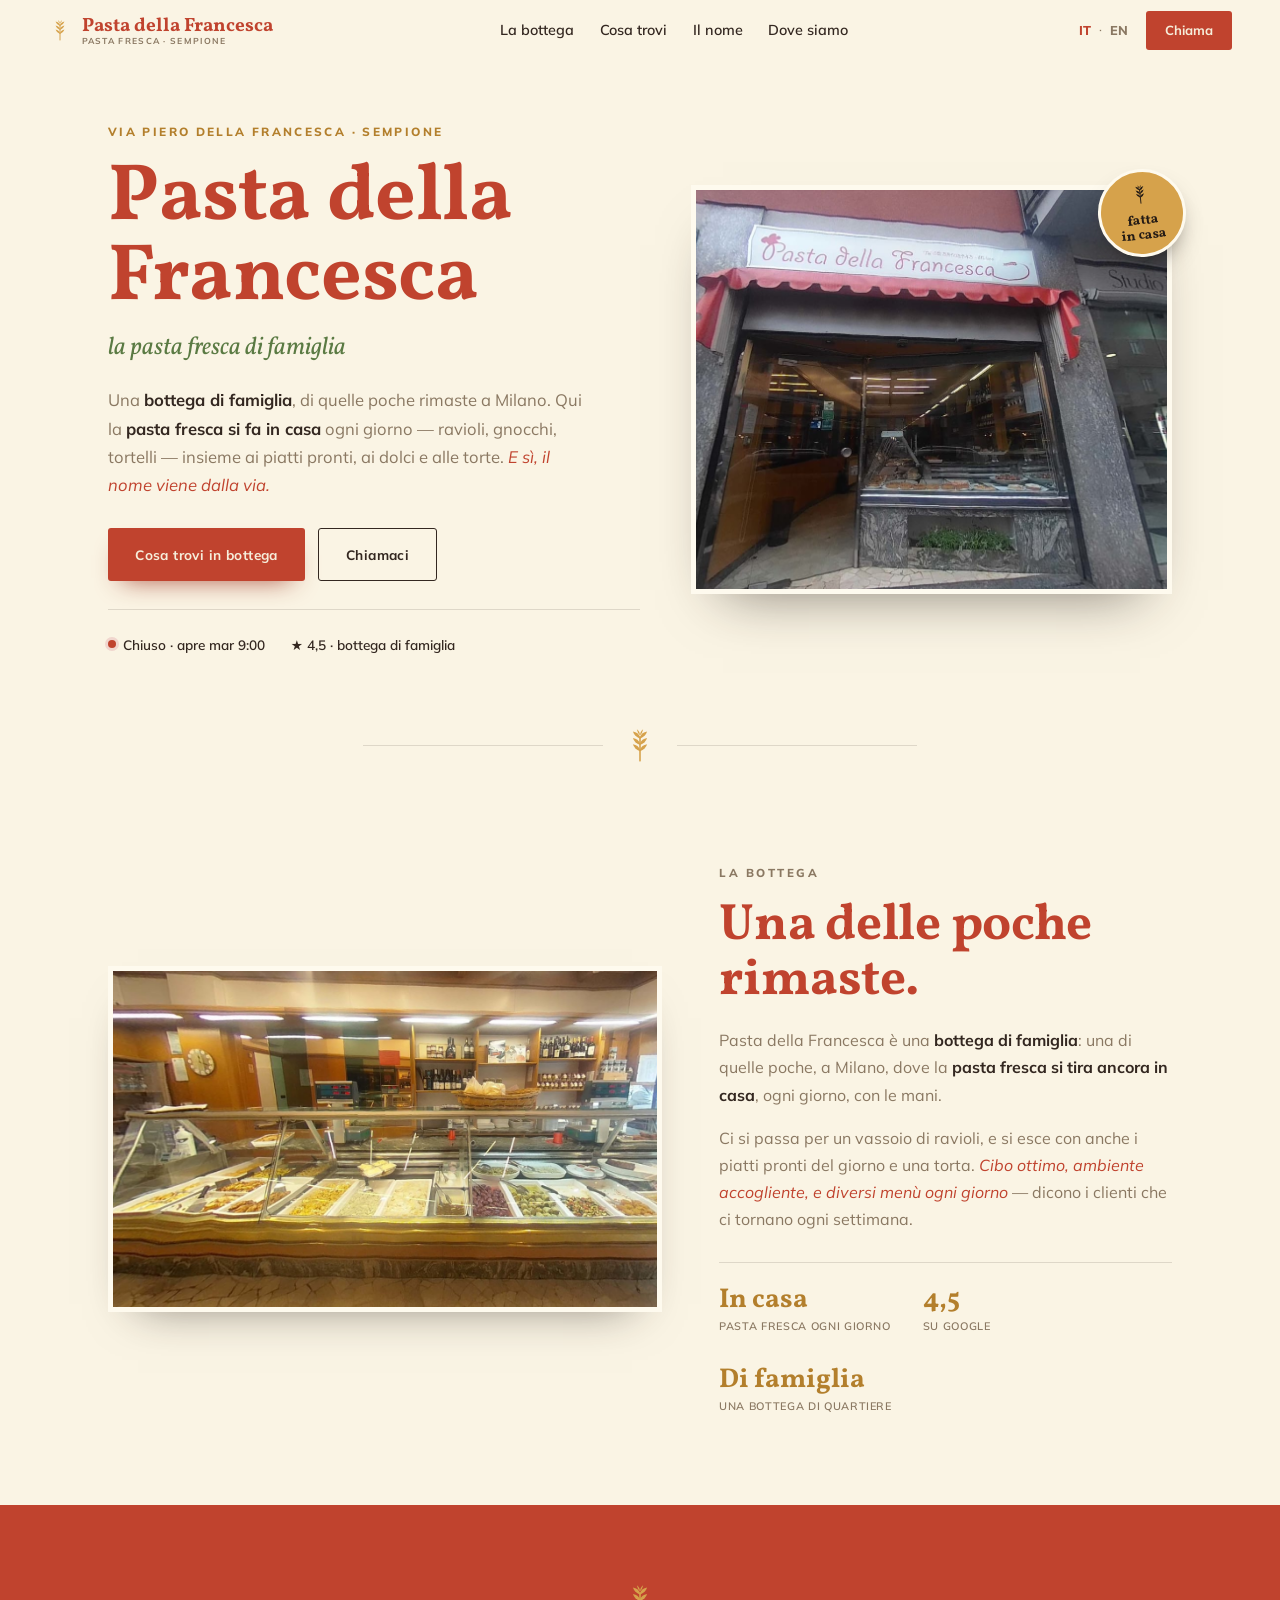
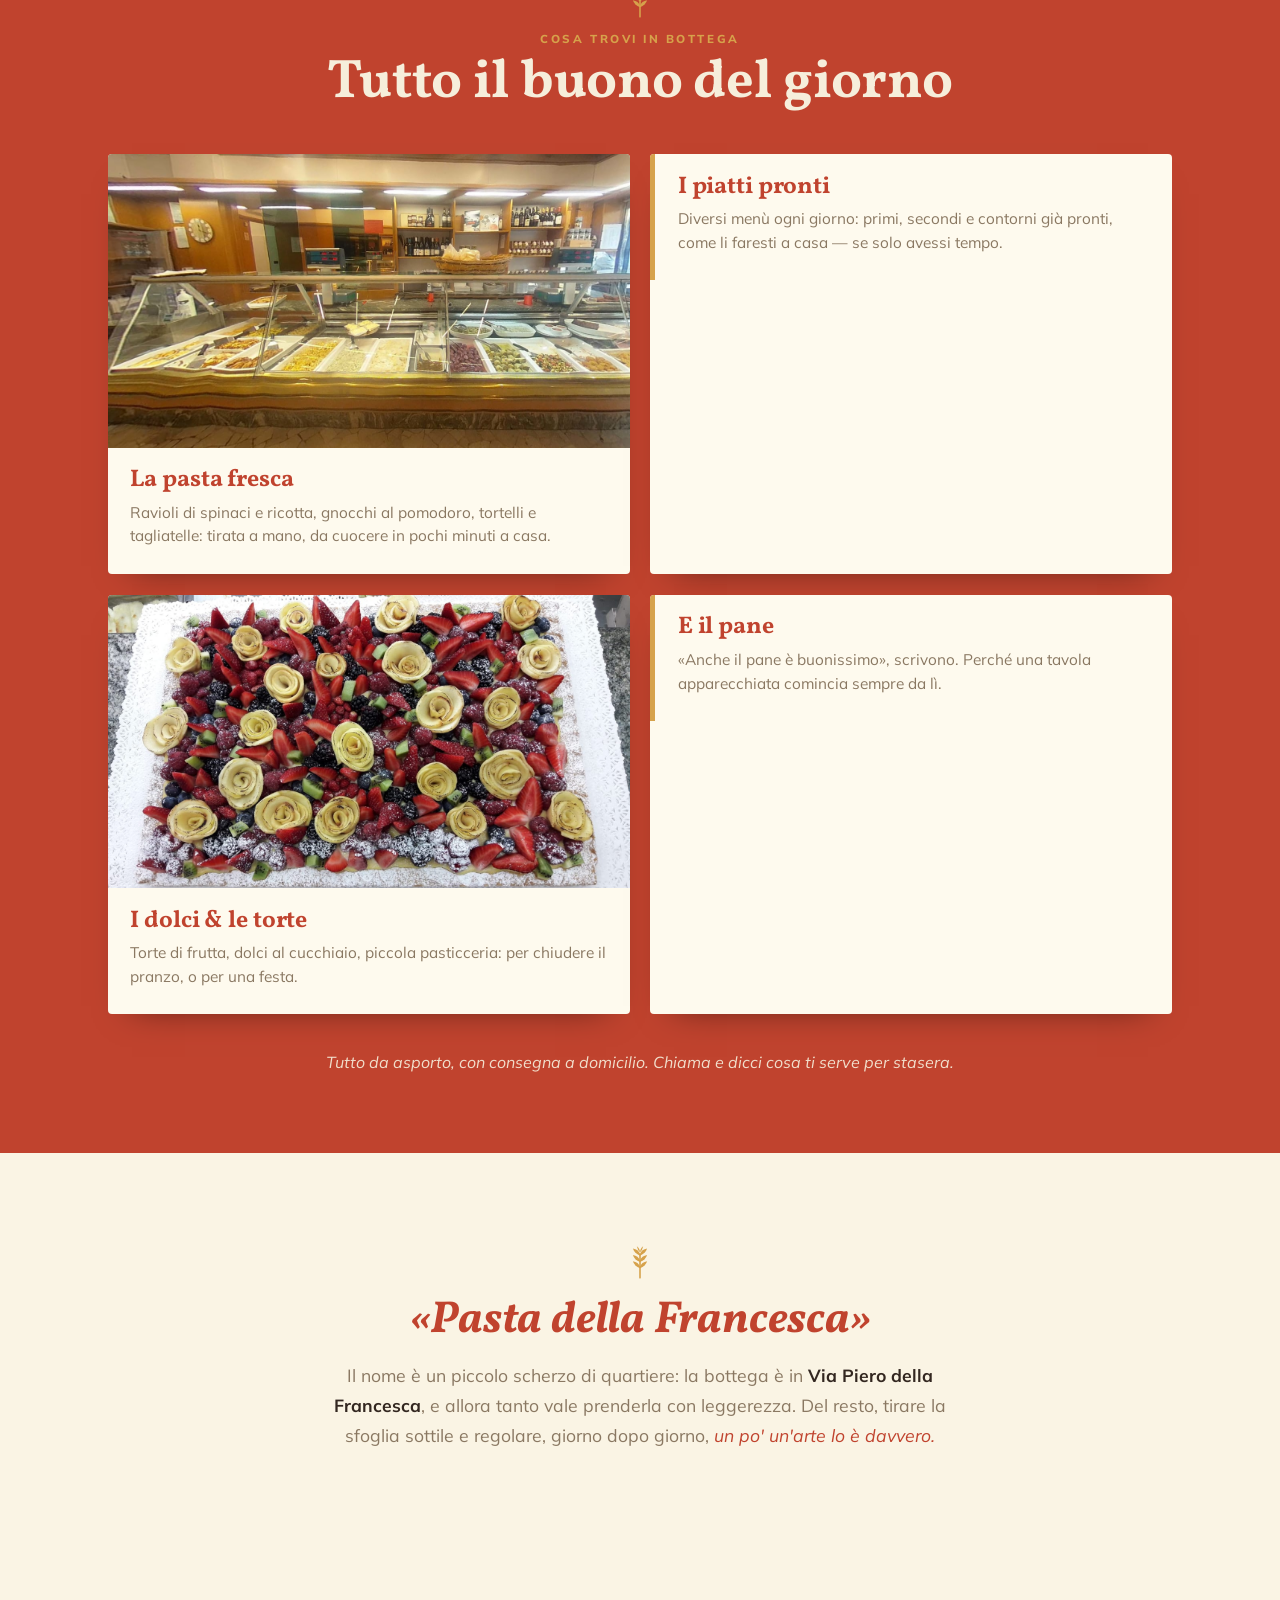
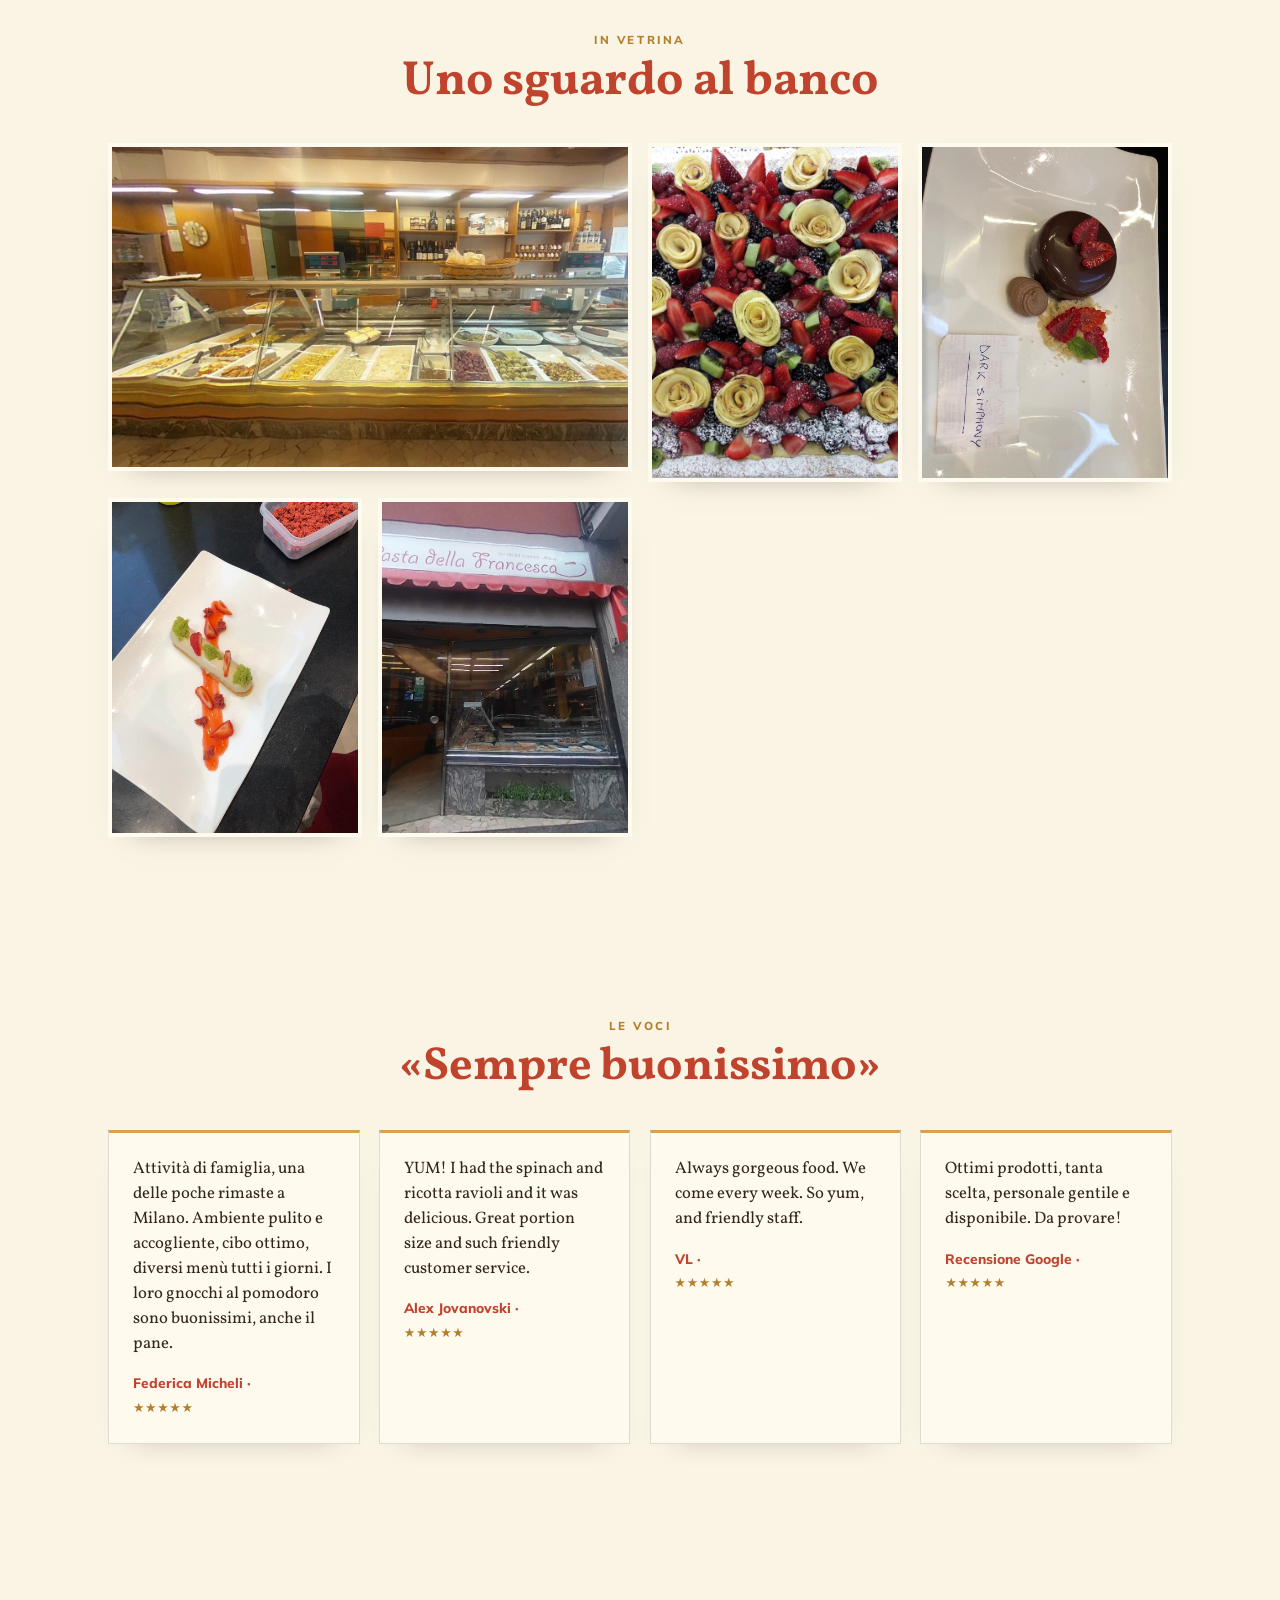
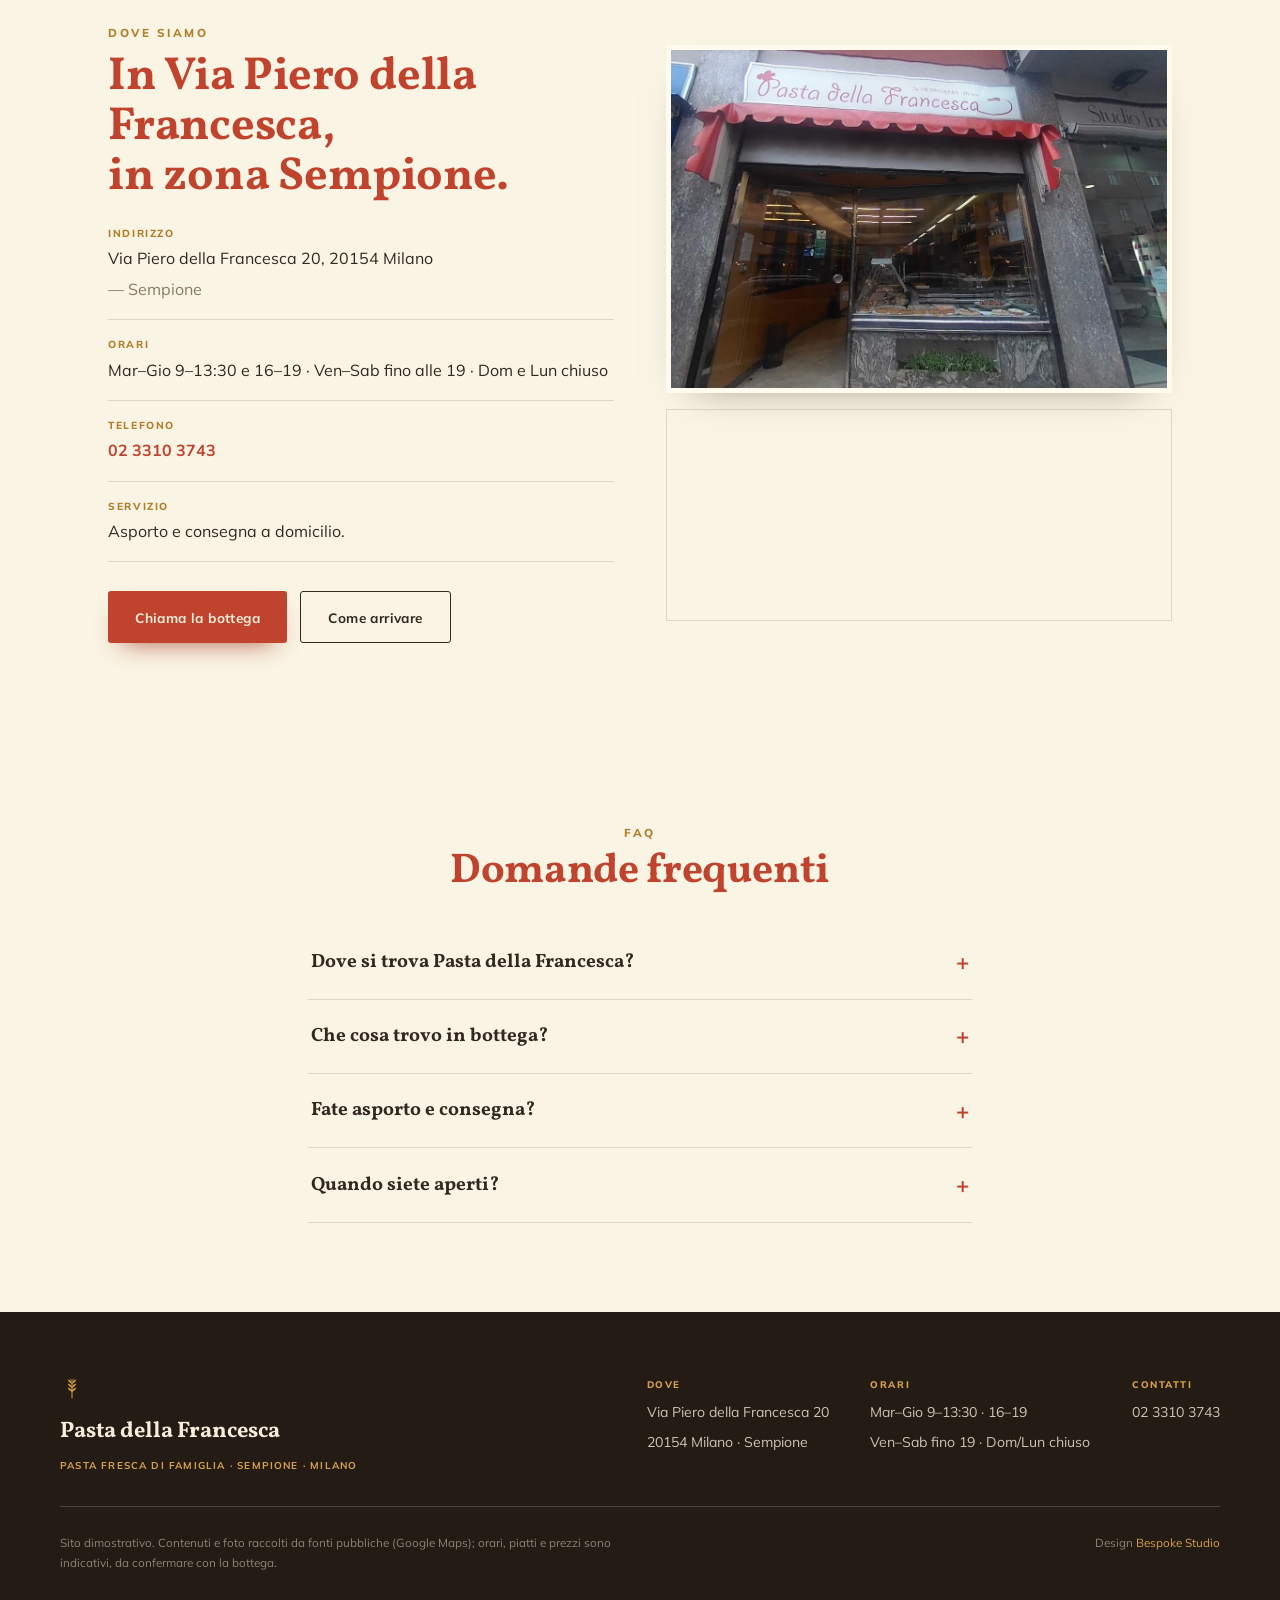
==== index.html @ 4d919372 "Pasta della Francesca — family fresh-pasta shop, Sempione" ====
<!DOCTYPE html>
<html lang="it">
<head>
<meta charset="UTF-8" />
<meta name="viewport" content="width=device-width, initial-scale=1.0" />
<title>Pasta della Francesca — pasta fresca di famiglia a Milano · Sempione</title>
<meta name="description" content="Pasta della Francesca: la pasta fresca fatta in casa di una bottega di famiglia, in Via Piero della Francesca 20, a Milano. Ravioli, gnocchi, tortelli e tagliatelle, i piatti pronti del giorno, i dolci e le torte. Una delle poche rimaste in città." />
<link rel="canonical" href="https://rotenzark.github.io/pasta-della-francesca/" />
<meta name="theme-color" content="#C0432E" />
<meta property="og:type" content="restaurant.restaurant" />
<meta property="og:site_name" content="Pasta della Francesca" />
<meta property="og:title" content="Pasta della Francesca — pasta fresca di famiglia a Milano" />
<meta property="og:description" content="La pasta fresca fatta in casa di una bottega di famiglia, in Via Piero della Francesca, Milano. Ravioli, gnocchi, i piatti pronti del giorno, i dolci e le torte." />
<meta property="og:image" content="https://rotenzark.github.io/pasta-della-francesca/img/og-image.jpg" />
<meta property="og:url" content="https://rotenzark.github.io/pasta-della-francesca/" />
<meta property="og:locale" content="it_IT" />
<meta property="og:locale:alternate" content="en_US" />
<meta name="twitter:card" content="summary_large_image" />
<meta name="twitter:title" content="Pasta della Francesca — Sempione, Milano" />
<meta name="twitter:description" content="La pasta fresca di famiglia, fatta in casa. Via Piero della Francesca, Milano." />
<meta name="twitter:image" content="https://rotenzark.github.io/pasta-della-francesca/img/og-image.jpg" />
<link rel="icon" href="img/favicon.svg" type="image/svg+xml" />
<link rel="icon" href="img/favicon-32.png" sizes="32x32" type="image/png" />
<link rel="apple-touch-icon" href="img/apple-touch-icon.png" />
<link rel="preconnect" href="https://fonts.googleapis.com" />
<link rel="preconnect" href="https://fonts.gstatic.com" crossorigin />
<link href="https://fonts.googleapis.com/css2?family=Vollkorn:ital,wght@0,500;0,600;0,700;1,500&family=Mulish:ital,wght@0,400;0,500;0,600;0,700;0,800;1,400&display=swap" rel="stylesheet" />
<link rel="stylesheet" href="css/styles.css?v=1" />
<script type="application/ld+json">
{
  "@context": "https://schema.org", "@type": "Restaurant",
  "name": "Pasta della Francesca",
  "description": "Bottega di famiglia di pasta fresca e gastronomia in zona Sempione a Milano: pasta fresca fatta in casa — ravioli, gnocchi, tortelli, tagliatelle — piatti pronti con menù del giorno, dolci e torte, e il pane. Da asporto e con consegna a domicilio.",
  "url": "https://rotenzark.github.io/pasta-della-francesca/",
  "telephone": "+390233103743", "priceRange": "€€",
  "servesCuisine": ["Pasta fresca", "Italiana", "Gastronomia"],
  "image": "https://rotenzark.github.io/pasta-della-francesca/img/bottega.jpg",
  "address": { "@type": "PostalAddress", "streetAddress": "Via Piero della Francesca 20", "addressLocality": "Milano", "postalCode": "20154", "addressCountry": "IT" },
  "geo": { "@type": "GeoCoordinates", "latitude": 45.4828939, "longitude": 9.1659452 },
  "aggregateRating": { "@type": "AggregateRating", "ratingValue": "4.5", "reviewCount": "21" },
  "openingHoursSpecification": [
    { "@type": "OpeningHoursSpecification", "dayOfWeek": ["Tuesday","Wednesday","Thursday"], "opens": "09:00", "closes": "13:30" },
    { "@type": "OpeningHoursSpecification", "dayOfWeek": ["Tuesday","Wednesday","Thursday"], "opens": "16:00", "closes": "19:00" },
    { "@type": "OpeningHoursSpecification", "dayOfWeek": ["Friday","Saturday"], "opens": "09:00", "closes": "13:30" },
    { "@type": "OpeningHoursSpecification", "dayOfWeek": ["Friday","Saturday"], "opens": "15:30", "closes": "19:00" }
  ]
}
</script>
<script type="application/ld+json">
{
  "@context": "https://schema.org", "@type": "FAQPage",
  "mainEntity": [
    { "@type": "Question", "name": "Dove si trova Pasta della Francesca?", "acceptedAnswer": { "@type": "Answer", "text": "In Via Piero della Francesca 20, in zona Sempione a Milano. Il nome, sì, viene dalla via." } },
    { "@type": "Question", "name": "Che cosa trovo in bottega?", "acceptedAnswer": { "@type": "Answer", "text": "Pasta fresca fatta in casa — ravioli, gnocchi, tortelli, tagliatelle — i piatti pronti del giorno, i dolci e le torte, e il pane. Diversi menù ogni giorno." } },
    { "@type": "Question", "name": "Fate asporto e consegna?", "acceptedAnswer": { "@type": "Answer", "text": "Sì: si può ordinare da asporto e c'è la consegna a domicilio. La pasta fresca la trovi anche da portare a casa e cuocere in pochi minuti." } },
    { "@type": "Question", "name": "Quando siete aperti?", "acceptedAnswer": { "@type": "Answer", "text": "Da martedì a giovedì 9:00–13:30 e 16:00–19:00, venerdì e sabato 9:00–13:30 e 15:30–19:00. Domenica e lunedì chiuso." } }
  ]
}
</script>
</head>
<body>

<svg width="0" height="0" style="position:absolute" aria-hidden="true"><defs>
  <g id="spiga">
    <path d="M24 44 L24 14" stroke="currentColor" stroke-width="2" stroke-linecap="round"/>
    <g fill="currentColor">
      <path d="M24 16 q7 -3 9 -9 q-7 1 -9 7 z"/><path d="M24 16 q-7 -3 -9 -9 q7 1 9 7 z"/>
      <path d="M24 24 q7 -3 9 -9 q-7 1 -9 7 z"/><path d="M24 24 q-7 -3 -9 -9 q7 1 9 7 z"/>
      <path d="M24 32 q7 -3 9 -9 q-7 1 -9 7 z"/><path d="M24 32 q-7 -3 -9 -9 q7 1 9 7 z"/>
    </g>
    <path d="M24 12 q0 -5 4 -8 q-1 5 -4 8 z M24 12 q0 -5 -4 -8 q1 5 4 8 z" fill="currentColor"/>
  </g>
</defs></svg>

<div id="intro" aria-hidden="true">
  <div class="intro-mark">
    <span class="spiga" aria-hidden="true"><svg viewBox="0 0 48 48"><use href="#spiga"/></svg></span>
    <span class="intro-name">Pasta della Francesca</span>
    <span class="intro-sub">Pasta fresca di famiglia · Milano</span>
  </div>
  <button id="intro-skip" data-i18n="intro.skip">Entra →</button>
</div>

<header id="site-header">
  <a href="#top" class="brand" aria-label="Pasta della Francesca — home">
    <span class="brand-spiga" aria-hidden="true"><svg viewBox="0 0 48 48"><use href="#spiga"/></svg></span>
    <span class="brand-txt"><b>Pasta della Francesca</b><i data-i18n="brand.sub">Pasta fresca · Sempione</i></span>
  </a>
  <nav class="nav" aria-label="Navigazione">
    <a href="#storia" data-i18n="nav.storia">La bottega</a>
    <a href="#trovi" data-i18n="nav.trovi">Cosa trovi</a>
    <a href="#nome" data-i18n="nav.nome">Il nome</a>
    <a href="#dove" data-i18n="nav.dove">Dove siamo</a>
  </nav>
  <div class="head-actions">
    <div class="lang" role="group" aria-label="Lingua"><button data-lang="it" class="active">IT</button><span>·</span><button data-lang="en">EN</button></div>
    <a class="btn-book" href="tel:+390233103743"><span data-i18n="cta.book">Chiama</span></a>
    <button id="burger" aria-label="Menu" aria-expanded="false"><span></span><span></span><span></span></button>
  </div>
</header>

<!-- HERO -->
<section id="top" class="hero">
  <div class="hero-copy">
    <p class="eyebrow reveal" data-i18n="hero.eyebrow">Via Piero della Francesca · Sempione</p>
    <h1 class="hero-title reveal reveal-d1">Pasta della<br>Francesca</h1>
    <p class="hero-tag reveal reveal-d1" data-i18n="hero.tag">la pasta fresca di famiglia</p>
    <p class="hero-sub reveal reveal-d2" data-i18n="hero.sub">Una <b>bottega di famiglia</b>, di quelle poche rimaste a Milano. Qui la <b>pasta fresca si fa in casa</b> ogni giorno — ravioli, gnocchi, tortelli — insieme ai piatti pronti, ai dolci e alle torte. <em>E sì, il nome viene dalla via.</em></p>
    <div class="hero-cta reveal reveal-d3">
      <a class="btn btn-solid" href="#trovi" data-i18n="hero.cta1">Cosa trovi in bottega</a>
      <a class="btn btn-line" href="tel:+390233103743" data-i18n="hero.cta2">Chiamaci</a>
    </div>
    <div class="hero-facts reveal reveal-d3">
      <span class="hf-live"><span id="live-dot"></span> <span id="live-text" data-i18n="hero.live">Controllo orari…</span></span>
      <span data-i18n="hero.f2">★ 4,5 · bottega di famiglia</span>
    </div>
  </div>
  <div class="hero-media reveal reveal-d2">
    <figure class="hero-photo"><img src="img/bottega.jpg" alt="La bottega di Pasta della Francesca in Via Piero della Francesca" width="1055" height="807" fetchpriority="high" /></figure>
    <span class="hero-badge" aria-hidden="true"><span class="hb-spiga"><svg viewBox="0 0 48 48"><use href="#spiga"/></svg></span><b data-i18n="hero.badge">fatta<br>in casa</b></span>
  </div>
</section>

<div class="spiga-rule" aria-hidden="true"><span class="sr-line"></span><span class="spiga"><svg viewBox="0 0 48 48"><use href="#spiga"/></svg></span><span class="sr-line"></span></div>

<!-- STORIA -->
<section id="storia" class="section storia">
  <figure class="storia-photo reveal"><img src="img/banco.jpg" alt="Il banco della gastronomia con la pasta fresca e i piatti pronti" width="1298" height="766" loading="lazy" /></figure>
  <div class="storia-copy reveal reveal-d1">
    <p class="kicker" data-i18n="storia.kicker">La bottega</p>
    <h2 data-i18n="storia.h2">Una delle poche<br>rimaste.</h2>
    <p data-i18n="storia.p1">Pasta della Francesca è una <b>bottega di famiglia</b>: una di quelle poche, a Milano, dove la <b>pasta fresca si tira ancora in casa</b>, ogni giorno, con le mani.</p>
    <p data-i18n="storia.p2">Ci si passa per un vassoio di ravioli, e si esce con anche i piatti pronti del giorno e una torta. <em>Cibo ottimo, ambiente accogliente, e diversi menù ogni giorno</em> — dicono i clienti che ci tornano ogni settimana.</p>
    <div class="storia-stats">
      <div class="stat"><b data-i18n="storia.s1b">In casa</b><span data-i18n="storia.s1">pasta fresca ogni giorno</span></div>
      <div class="stat"><b>4,5</b><span data-i18n="storia.s2">su Google</span></div>
      <div class="stat"><b data-i18n="storia.s3b">Di famiglia</b><span data-i18n="storia.s3">una bottega di quartiere</span></div>
    </div>
  </div>
</section>

<!-- COSA TROVI · signature offering -->
<section id="trovi" class="trovi">
  <div class="trovi-inner">
    <div class="trovi-head reveal">
      <span class="spiga spiga-cream" aria-hidden="true"><svg viewBox="0 0 48 48"><use href="#spiga"/></svg></span>
      <p class="kicker kicker-cream" data-i18n="trovi.kicker">Cosa trovi in bottega</p>
      <h2 data-i18n="trovi.h2">Tutto il buono del giorno</h2>
    </div>
    <div class="trovi-grid">
      <article class="tc reveal">
        <div class="tc-photo"><img src="img/banco.jpg" alt="La pasta fresca del banco" width="1298" height="766" loading="lazy" /></div>
        <div class="tc-body"><h3 data-i18n="tc.1t">La pasta fresca</h3><p data-i18n="tc.1p">Ravioli di spinaci e ricotta, gnocchi al pomodoro, tortelli e tagliatelle: tirata a mano, da cuocere in pochi minuti a casa.</p></div>
      </article>
      <article class="tc reveal reveal-d1">
        <div class="tc-body tc-body--solo"><h3 data-i18n="tc.2t">I piatti pronti</h3><p data-i18n="tc.2p">Diversi menù ogni giorno: primi, secondi e contorni già pronti, come li faresti a casa — se solo avessi tempo.</p></div>
      </article>
      <article class="tc reveal reveal-d2">
        <div class="tc-photo"><img src="img/torta.jpg" alt="Una torta di frutta della bottega" width="1600" height="900" loading="lazy" /></div>
        <div class="tc-body"><h3 data-i18n="tc.3t">I dolci &amp; le torte</h3><p data-i18n="tc.3p">Torte di frutta, dolci al cucchiaio, piccola pasticceria: per chiudere il pranzo, o per una festa.</p></div>
      </article>
      <article class="tc reveal reveal-d1">
        <div class="tc-body tc-body--solo"><h3 data-i18n="tc.4t">E il pane</h3><p data-i18n="tc.4p">«Anche il pane è buonissimo», scrivono. Perché una tavola apparecchiata comincia sempre da lì.</p></div>
      </article>
    </div>
    <p class="trovi-note" data-i18n="trovi.note">Tutto da asporto, con consegna a domicilio. Chiama e dicci cosa ti serve per stasera.</p>
  </div>
</section>

<!-- IL NOME -->
<section id="nome" class="section nome">
  <div class="nome-inner reveal">
    <span class="spiga" aria-hidden="true"><svg viewBox="0 0 48 48"><use href="#spiga"/></svg></span>
    <h2 data-i18n="nome.h2">«Pasta della Francesca»</h2>
    <p data-i18n="nome.p">Il nome è un piccolo scherzo di quartiere: la bottega è in <b>Via Piero della Francesca</b>, e allora tanto vale prenderla con leggerezza. Del resto, tirare la sfoglia sottile e regolare, giorno dopo giorno, <em>un po' un'arte lo è davvero.</em></p>
  </div>
</section>

<!-- GALLERY -->
<section id="gallery" class="section gallery">
  <div class="gallery-head reveal"><p class="kicker" data-i18n="gallery.kicker">In vetrina</p><h2 data-i18n="gallery.h2">Uno sguardo al banco</h2></div>
  <div class="gallery-grid">
    <figure class="g-item g-wide" data-full="img/banco.jpg"><img src="img/banco.jpg" alt="Il banco con la pasta fresca" width="1298" height="766" loading="lazy" /></figure>
    <figure class="g-item" data-full="img/torta.jpg"><img src="img/torta.jpg" alt="Una torta di frutta" width="1600" height="900" loading="lazy" /></figure>
    <figure class="g-item" data-full="img/dolce.jpg"><img src="img/dolce.jpg" alt="Un dolce al cioccolato" width="900" height="1200" loading="lazy" /></figure>
    <figure class="g-item" data-full="img/dolce2.jpg"><img src="img/dolce2.jpg" alt="Un dolce al cucchiaio con la frutta" width="900" height="1200" loading="lazy" /></figure>
    <figure class="g-item" data-full="img/bottega.jpg"><img src="img/bottega.jpg" alt="La bottega dall'esterno" width="1055" height="807" loading="lazy" /></figure>
  </div>
</section>

<!-- LE VOCI -->
<section id="recensioni" class="section recensioni">
  <div class="rev-head reveal"><p class="kicker" data-i18n="rev.kicker">Le voci</p><h2 data-i18n="rev.h2">«Sempre buonissimo»</h2></div>
  <div class="rev-grid">
    <blockquote class="rev reveal"><p>Attività di famiglia, una delle poche rimaste a Milano. Ambiente pulito e accogliente, cibo ottimo, diversi menù tutti i giorni. I loro gnocchi al pomodoro sono buonissimi, anche il pane.</p><cite>Federica Micheli · <span>★★★★★</span></cite></blockquote>
    <blockquote class="rev reveal reveal-d1"><p>YUM! I had the spinach and ricotta ravioli and it was delicious. Great portion size and such friendly customer service.</p><cite>Alex Jovanovski · <span>★★★★★</span></cite></blockquote>
    <blockquote class="rev reveal reveal-d2"><p>Always gorgeous food. We come every week. So yum, and friendly staff.</p><cite>VL · <span>★★★★★</span></cite></blockquote>
    <blockquote class="rev reveal"><p>Ottimi prodotti, tanta scelta, personale gentile e disponibile. Da provare!</p><cite data-i18n="rev.g1">Recensione Google · <span>★★★★★</span></cite></blockquote>
  </div>
</section>

<!-- DOVE -->
<section id="dove" class="section dove">
  <div class="dove-grid">
    <div class="dove-info reveal">
      <p class="kicker" data-i18n="dove.kicker">Dove siamo</p>
      <h2 data-i18n="dove.h2">In Via Piero della Francesca,<br>in zona Sempione.</h2>
      <ul class="dove-list">
        <li><b data-i18n="dove.addr">Indirizzo</b> Via Piero della Francesca 20, 20154 Milano <span class="dim" data-i18n="dove.addr2">— Sempione</span></li>
        <li><b data-i18n="dove.hours">Orari</b> <span data-i18n="dove.hoursv">Mar–Gio 9–13:30 e 16–19 · Ven–Sab fino alle 19 · Dom e Lun chiuso</span></li>
        <li><b data-i18n="dove.phone">Telefono</b> <a href="tel:+390233103743">02 3310 3743</a></li>
        <li><b data-i18n="dove.mode">Servizio</b> <span data-i18n="dove.modev">Asporto e consegna a domicilio.</span></li>
      </ul>
      <div class="dove-cta">
        <a class="btn btn-solid" href="tel:+390233103743" data-i18n="dove.call">Chiama la bottega</a>
        <a class="btn btn-line" href="https://www.google.com/maps/dir/?api=1&destination=Pasta+della+Francesca+Via+Piero+della+Francesca+20+Milano" target="_blank" rel="noopener" data-i18n="dove.route">Come arrivare</a>
      </div>
    </div>
    <div class="dove-side reveal">
      <figure class="dove-photo"><img src="img/bottega.jpg" alt="L'ingresso di Pasta della Francesca" width="1055" height="807" loading="lazy" /></figure>
      <div class="dove-map"><iframe title="Mappa Pasta della Francesca" src="https://www.google.com/maps?q=Pasta+della+Francesca+Via+Piero+della+Francesca+20+Milano&output=embed" loading="lazy" referrerpolicy="no-referrer-when-downgrade"></iframe></div>
    </div>
  </div>
</section>

<!-- FAQ -->
<section id="faq" class="section faq">
  <div class="faq-head reveal"><p class="kicker">FAQ</p><h2 data-i18n="faq.h2">Domande frequenti</h2></div>
  <div class="faq-list reveal">
    <details><summary data-i18n="faq.q1">Dove si trova Pasta della Francesca?</summary><p data-i18n="faq.a1">In Via Piero della Francesca 20, in zona Sempione a Milano. Il nome, sì, viene dalla via.</p></details>
    <details><summary data-i18n="faq.q2">Che cosa trovo in bottega?</summary><p data-i18n="faq.a2">Pasta fresca fatta in casa — ravioli, gnocchi, tortelli, tagliatelle — i piatti pronti del giorno, i dolci e le torte, e il pane. Diversi menù ogni giorno.</p></details>
    <details><summary data-i18n="faq.q3">Fate asporto e consegna?</summary><p data-i18n="faq.a3">Sì: si può ordinare da asporto e c'è la consegna a domicilio. La pasta fresca la trovi anche da portare a casa e cuocere in pochi minuti.</p></details>
    <details><summary data-i18n="faq.q4">Quando siete aperti?</summary><p data-i18n="faq.a4">Da martedì a giovedì 9:00–13:30 e 16:00–19:00, venerdì e sabato 9:00–13:30 e 15:30–19:00. Domenica e lunedì chiuso.</p></details>
  </div>
</section>

<footer id="site-footer">
  <div class="foot-main">
    <div class="foot-brand"><span class="brand-spiga" aria-hidden="true"><svg viewBox="0 0 48 48"><use href="#spiga"/></svg></span><b>Pasta della Francesca</b><i data-i18n="foot.sub">Pasta fresca di famiglia · Sempione · Milano</i></div>
    <div class="foot-cols">
      <div><b data-i18n="foot.where">Dove</b><span>Via Piero della Francesca 20</span><span>20154 Milano · Sempione</span></div>
      <div><b data-i18n="foot.hours">Orari</b><span data-i18n="foot.hours2">Mar–Gio 9–13:30 · 16–19</span><span data-i18n="foot.hours3">Ven–Sab fino 19 · Dom/Lun chiuso</span></div>
      <div><b data-i18n="foot.contact">Contatti</b><a href="tel:+390233103743">02 3310 3743</a></div>
    </div>
  </div>
  <div class="foot-bottom">
    <p data-i18n="foot.disclaimer">Sito dimostrativo. Contenuti e foto raccolti da fonti pubbliche (Google Maps); orari, piatti e prezzi sono indicativi, da confermare con la bottega.</p>
    <p class="foot-credit">Design <a href="https://bespokestud.io" target="_blank" rel="noopener">Bespoke Studio</a></p>
  </div>
</footer>

<nav class="action-bar" aria-label="Azioni rapide">
  <a href="tel:+390233103743"><span data-i18n="ab.call">Chiama</span></a>
  <a href="#trovi"><span data-i18n="ab.trovi">Cosa trovi</span></a>
  <a href="https://www.google.com/maps/dir/?api=1&destination=Pasta+della+Francesca+Via+Piero+della+Francesca+20+Milano" target="_blank" rel="noopener"><span data-i18n="ab.route">Indicazioni</span></a>
</nav>

<div id="lightbox" aria-hidden="true"><button id="lb-close" aria-label="Chiudi">✕</button><img id="lb-img" src="" alt="" /></div>
<script src="js/main.js?v=1"></script>
</body>
</html>
---- css/styles.css ----
/* ===== PASTA DELLA FRANCESCA · styles.css ===== */
:root{
  --flour:#F6EEDB; --paper:#FAF4E4; --card:#FEFAEE;
  --tomato:#C0432E; --tomato-deep:#9E3524; --tomato-soft:#F1D6CE;
  --wheat:#D6A24B; --wheat-deep:#B37F2C;
  --basil:#5A7A43; --basil-deep:#46602F;
  --ink:#332720; --ink-deep:#241B15; --muted:#8A7862; --line:rgba(51,39,32,.14);
  --disp:'Vollkorn',Georgia,serif;
  --sans:'Mulish',system-ui,-apple-system,sans-serif;
  --wrap:1160px;
}
*{margin:0;padding:0;box-sizing:border-box}
html{scroll-behavior:smooth;overflow-x:clip;-webkit-text-size-adjust:100%}
body{font-family:var(--sans);background:var(--paper);color:var(--ink);line-height:1.7;-webkit-font-smoothing:antialiased;overflow-x:clip}
img{max-width:100%;display:block}
a{color:inherit;text-decoration:none}
h1,h2,h3{font-family:var(--disp);font-weight:700;line-height:1.08;letter-spacing:-.005em}
em{font-style:italic;color:var(--tomato)}
.section{padding:clamp(3.2rem,7vw,6rem) clamp(1.15rem,5vw,3rem);max-width:var(--wrap);margin:0 auto;overflow-x:clip}
.kicker{font-family:var(--sans);font-size:.72rem;font-weight:800;letter-spacing:.22em;text-transform:uppercase;color:var(--wheat-deep)}
.kicker-cream{color:var(--wheat)}
.eyebrow{font-family:var(--sans);font-size:.74rem;font-weight:800;letter-spacing:.2em;text-transform:uppercase;color:var(--wheat-deep)}

/* SPIGA (wheat-ear) motif */
.brand-spiga,.spiga{color:var(--wheat);display:inline-flex}
.brand-spiga svg{width:24px;height:24px}
.spiga svg{width:38px;height:38px}
.spiga-cream{color:var(--wheat)}
.spiga-rule{max-width:var(--wrap);margin:0 auto;display:flex;align-items:center;justify-content:center;gap:1.1rem;padding:.6rem clamp(1.15rem,5vw,3rem)}
.spiga-rule .sr-line{height:1px;background:var(--line);flex:1;max-width:240px}

/* buttons */
.btn{display:inline-flex;align-items:center;gap:.5rem;font-family:var(--sans);font-weight:700;font-size:.85rem;letter-spacing:.03em;padding:.85rem 1.7rem;border-radius:3px;transition:transform .18s,background .18s,color .18s,box-shadow .18s;cursor:pointer;white-space:nowrap}
.btn-solid{background:var(--tomato);color:var(--flour);box-shadow:0 12px 26px -14px rgba(158,53,36,.9)}
.btn-solid:hover{background:var(--tomato-deep);transform:translateY(-2px)}
.btn-line{border:1.5px solid var(--ink);color:var(--ink)}
.btn-line:hover{background:var(--ink);color:var(--flour);transform:translateY(-2px)}

/* ===== INTRO ===== */
#intro{position:fixed;inset:0;z-index:120;background:var(--tomato-deep);display:flex;flex-direction:column;align-items:center;justify-content:center;gap:1rem;transition:opacity .7s ease,visibility .7s}
#intro.done{opacity:0;visibility:hidden}
.intro-mark{display:flex;flex-direction:column;align-items:center;gap:.5rem;animation:fadeUp .8s ease both;text-align:center}
.intro-mark .spiga{color:var(--wheat);margin-bottom:.3rem}
.intro-mark .spiga svg{width:52px;height:52px}
.intro-name{font-family:var(--disp);font-weight:700;font-size:clamp(2rem,6vw,3.4rem);color:var(--flour);max-width:12ch;line-height:1.1}
.intro-sub{font-family:var(--sans);font-size:.76rem;font-weight:700;letter-spacing:.2em;text-transform:uppercase;color:var(--wheat)}
#intro-skip{margin-top:.5rem;background:none;border:1px solid rgba(246,238,219,.4);color:var(--flour);padding:.5rem 1.3rem;border-radius:3px;font-family:var(--sans);font-weight:700;font-size:.84rem;cursor:pointer;transition:background .2s}
#intro-skip:hover{background:rgba(246,238,219,.12)}
@keyframes fadeUp{from{opacity:0;transform:translateY(12px)}to{opacity:1;transform:none}}

/* ===== HEADER ===== */
#site-header{position:sticky;top:0;z-index:90;display:flex;align-items:center;justify-content:space-between;gap:1rem;padding:.7rem clamp(1.15rem,5vw,3rem);background:rgba(250,244,228,.95);backdrop-filter:blur(11px);border-bottom:1px solid transparent;transition:border-color .3s}
#site-header.scrolled{border-color:var(--line)}
.brand{display:flex;align-items:center;gap:.6rem}
.brand-txt{display:flex;flex-direction:column;line-height:1.05}
.brand-txt b{font-family:var(--disp);font-size:1.2rem;font-weight:700;color:var(--tomato)}
.brand-txt i{font-family:var(--sans);font-style:normal;font-size:.54rem;font-weight:700;letter-spacing:.15em;text-transform:uppercase;color:var(--muted)}
.nav{display:flex;gap:1.6rem}
.nav a{font-size:.9rem;font-weight:600;color:var(--ink);position:relative;padding:.2rem 0}
.nav a::after{content:"";position:absolute;left:0;bottom:-2px;width:0;height:2px;background:var(--tomato);transition:width .25s}
.nav a:hover::after{width:100%}
.head-actions{display:flex;align-items:center;gap:.9rem}
.lang{display:flex;align-items:center;gap:.3rem;font-size:.8rem;color:var(--muted)}
.lang button{background:none;border:none;font-family:var(--sans);font-weight:800;font-size:.8rem;color:var(--muted);cursor:pointer;padding:.1rem .2rem}
.lang button.active{color:var(--tomato)}
.btn-book{background:var(--tomato);color:var(--flour);padding:.5rem 1.2rem;border-radius:3px;font-family:var(--sans);font-size:.82rem;font-weight:700;transition:background .2s,transform .2s}
.btn-book:hover{background:var(--tomato-deep);transform:translateY(-1px)}
#burger{display:none;flex-direction:column;gap:5px;background:none;border:none;cursor:pointer;padding:.3rem}
#burger span{width:23px;height:2px;background:var(--ink);transition:.3s}
#burger[aria-expanded="true"] span:nth-child(1){transform:translateY(7px) rotate(45deg)}
#burger[aria-expanded="true"] span:nth-child(2){opacity:0}
#burger[aria-expanded="true"] span:nth-child(3){transform:translateY(-7px) rotate(-45deg)}

/* ===== HERO ===== */
.hero{max-width:var(--wrap);margin:0 auto;padding:clamp(2rem,5vw,3.8rem) clamp(1.15rem,5vw,3rem);display:grid;grid-template-columns:1.05fr .95fr;gap:clamp(1.6rem,4vw,3.4rem);align-items:center}
.eyebrow{margin-bottom:1rem}
.hero-title{font-family:var(--disp);font-size:clamp(2.8rem,7vw,5rem);color:var(--tomato);font-weight:700;line-height:1}
.hero-tag{font-family:var(--disp);font-style:italic;font-size:clamp(1.1rem,2.6vw,1.55rem);color:var(--basil);margin-top:.5rem}
.hero-sub{font-size:1.04rem;color:var(--muted);max-width:48ch;margin-top:1.1rem}
.hero-sub b{color:var(--ink);font-weight:700}
.hero-cta{display:flex;gap:.8rem;flex-wrap:wrap;margin-top:1.8rem}
.hero-facts{display:flex;gap:1.6rem;flex-wrap:wrap;margin-top:1.8rem;padding-top:1.4rem;border-top:1px solid var(--line);font-size:.85rem;font-weight:600}
.hf-live{display:inline-flex;align-items:center;gap:.45rem}
#live-dot{width:8px;height:8px;border-radius:50%;background:var(--muted);flex:none}
#live-dot.open{background:var(--basil);box-shadow:0 0 0 3px rgba(90,122,67,.2)}
#live-dot.closed{background:var(--tomato);box-shadow:0 0 0 3px var(--tomato-soft)}
.hero-media{position:relative}
.hero-photo{overflow:hidden;aspect-ratio:4/3.4;box-shadow:0 28px 56px -32px rgba(36,27,21,.6);border:5px solid var(--card)}
.hero-photo img{width:100%;height:100%;object-fit:cover}
.hero-badge{position:absolute;right:-14px;top:-16px;width:88px;height:88px;border-radius:50%;background:var(--wheat);color:var(--ink-deep);display:flex;flex-direction:column;align-items:center;justify-content:center;text-align:center;gap:.1rem;box-shadow:0 12px 24px -12px rgba(36,27,21,.7);transform:rotate(-6deg);border:3px solid var(--card)}
.hero-badge .hb-spiga{color:var(--ink-deep)}
.hero-badge .hb-spiga svg{width:22px;height:22px}
.hero-badge b{font-family:var(--disp);font-size:.86rem;font-weight:700;line-height:1.05}

/* ===== STORIA ===== */
.storia{display:grid;grid-template-columns:1.1fr .9fr;gap:clamp(1.8rem,5vw,3.6rem);align-items:center}
.storia-photo{overflow:hidden;aspect-ratio:16/10;box-shadow:0 22px 46px -30px rgba(36,27,21,.6);border:5px solid var(--card)}
.storia-photo img{width:100%;height:100%;object-fit:cover}
.storia-copy h2{font-size:clamp(2rem,5vw,3.2rem);color:var(--tomato);margin:.6rem 0 1.1rem}
.storia-copy p{color:var(--muted);margin-bottom:1rem;max-width:52ch}
.storia-copy b{color:var(--ink);font-weight:700}
.storia-stats{display:flex;gap:2rem;flex-wrap:wrap;margin-top:1.8rem;padding-top:1.5rem;border-top:1px solid var(--line)}
.storia-stats .stat{display:flex;flex-direction:column;gap:.15rem}
.storia-stats .stat b{font-family:var(--disp);font-weight:700;font-size:1.7rem;color:var(--wheat-deep);line-height:1}
.storia-stats .stat span{font-size:.68rem;font-weight:600;letter-spacing:.06em;text-transform:uppercase;color:var(--muted)}

/* ===== COSA TROVI (signature) ===== */
.trovi{background:var(--tomato)}
.trovi-inner{max-width:var(--wrap);margin:0 auto;padding:clamp(3rem,6vw,5rem) clamp(1.15rem,5vw,3rem)}
.trovi-head{text-align:center;margin-bottom:2.6rem}
.trovi-head .spiga{justify-content:center;margin-bottom:.6rem}
.trovi-head h2{font-size:clamp(2.1rem,5.5vw,3.4rem);color:var(--flour);margin-top:.3rem}
.trovi-grid{display:grid;grid-template-columns:1fr 1fr;gap:1.3rem}
.tc{background:var(--card);border-radius:4px;overflow:hidden;box-shadow:0 16px 34px -24px rgba(0,0,0,.6);display:flex;flex-direction:column}
.tc-photo{aspect-ratio:16/9;overflow:hidden}
.tc-photo img{width:100%;height:100%;object-fit:cover;transition:transform .5s}
.tc:hover .tc-photo img{transform:scale(1.05)}
.tc-body{padding:1.3rem 1.4rem 1.6rem}
.tc-body--solo{border-left:5px solid var(--wheat)}
.tc-body h3{font-family:var(--disp);font-size:1.5rem;color:var(--tomato);margin-bottom:.4rem}
.tc-body p{font-size:.96rem;color:var(--muted);line-height:1.55}
.trovi-note{text-align:center;margin-top:2.2rem;font-size:1rem;color:rgba(246,238,219,.9);font-style:italic}

/* ===== IL NOME ===== */
.nome{text-align:center}
.nome-inner{max-width:660px;margin:0 auto}
.nome-inner .spiga{justify-content:center;margin-bottom:1rem;color:var(--wheat)}
.nome-inner h2{font-family:var(--disp);font-style:italic;font-size:clamp(1.9rem,5vw,2.8rem);color:var(--tomato);margin-bottom:1rem}
.nome-inner p{color:var(--muted);font-size:1.1rem;max-width:56ch;margin:0 auto}
.nome-inner b{color:var(--ink);font-weight:700}

/* ===== GALLERY ===== */
.gallery-head{text-align:center;margin-bottom:2.2rem}
.gallery-head h2{font-size:clamp(2rem,5vw,3rem);color:var(--tomato);margin-top:.4rem}
.gallery-grid{display:grid;grid-template-columns:repeat(4,1fr);gap:1rem}
.g-item{overflow:hidden;cursor:pointer;aspect-ratio:3/4;box-shadow:0 14px 30px -26px rgba(36,27,21,.55);border:4px solid var(--card)}
.g-item.g-wide{grid-column:span 2;aspect-ratio:16/10}
.g-item img{width:100%;height:100%;object-fit:cover;transition:transform .5s}
.g-item:hover img{transform:scale(1.05)}

/* ===== LE VOCI ===== */
.recensioni{text-align:center}
.rev-head{margin-bottom:2.4rem}
.rev-head h2{font-size:clamp(1.9rem,4.8vw,2.9rem);color:var(--tomato);margin-top:.4rem}
.rev-grid{display:grid;grid-template-columns:repeat(4,1fr);gap:1.2rem;text-align:left}
.rev{background:var(--card);border:1px solid var(--line);border-top:3px solid var(--wheat);padding:1.5rem;box-shadow:0 14px 30px -26px rgba(36,27,21,.4)}
.rev p{font-family:var(--disp);font-size:1.04rem;line-height:1.5;color:var(--ink);margin-bottom:.9rem}
.rev cite{font-style:normal;font-family:var(--sans);font-weight:800;font-size:.86rem;color:var(--tomato);display:flex;flex-direction:column;gap:.15rem}
.rev cite span{color:var(--wheat-deep);letter-spacing:.05em;font-size:.8rem}

/* ===== DOVE ===== */
.dove-grid{display:grid;grid-template-columns:1fr 1fr;gap:clamp(1.6rem,4vw,3.4rem);align-items:center}
.dove-info h2{font-size:clamp(1.9rem,4.6vw,2.9rem);color:var(--tomato);margin:.6rem 0 1.4rem}
.dove-list{list-style:none;display:flex;flex-direction:column;gap:1rem;margin-bottom:1.8rem}
.dove-list li{display:flex;flex-direction:column;gap:.2rem;font-size:1rem;padding-bottom:1rem;border-bottom:1px solid var(--line)}
.dove-list b{font-family:var(--sans);font-size:.64rem;font-weight:800;letter-spacing:.16em;text-transform:uppercase;color:var(--wheat-deep)}
.dove-list a{color:var(--tomato);font-weight:700}
.dove-list .dim{color:var(--muted)}
.dove-cta{display:flex;gap:.8rem;flex-wrap:wrap}
.dove-side{display:flex;flex-direction:column;gap:1rem}
.dove-photo{overflow:hidden;aspect-ratio:16/11;box-shadow:0 18px 40px -30px rgba(36,27,21,.6);border:5px solid var(--card)}
.dove-photo img{width:100%;height:100%;object-fit:cover}
.dove-map{overflow:hidden;border:1px solid var(--line)}
.dove-map iframe{width:100%;height:100%;min-height:210px;border:0;display:block;filter:sepia(.1) saturate(1.05)}

/* ===== FAQ ===== */
.faq{max-width:760px}
.faq-head{text-align:center;margin-bottom:2rem}
.faq-head h2{font-size:clamp(1.8rem,4vw,2.6rem);color:var(--tomato);margin-top:.4rem}
.faq-list details{border-bottom:1px solid var(--line);padding:1.1rem .2rem}
.faq-list summary{font-family:var(--disp);font-size:1.2rem;font-weight:700;color:var(--ink);cursor:pointer;list-style:none;display:flex;justify-content:space-between;align-items:center;gap:1rem}
.faq-list summary::-webkit-details-marker{display:none}
.faq-list summary::after{content:"+";font-family:var(--sans);color:var(--tomato);font-size:1.4rem;transition:transform .25s}
.faq-list details[open] summary::after{transform:rotate(45deg)}
.faq-list p{color:var(--muted);margin-top:.7rem;font-size:.98rem}

/* ===== FOOTER ===== */
#site-footer{background:var(--ink-deep);color:rgba(246,238,219,.8);padding:clamp(2.6rem,6vw,4rem) clamp(1.15rem,5vw,3rem) 2rem}
.foot-main{max-width:var(--wrap);margin:0 auto;display:flex;justify-content:space-between;gap:2rem;flex-wrap:wrap;padding-bottom:2rem;border-bottom:1px solid rgba(246,238,219,.18)}
.foot-brand{display:flex;flex-direction:column;gap:.4rem}
.foot-brand .brand-spiga{color:var(--wheat);margin-bottom:.4rem}
.foot-brand b{font-family:var(--disp);font-size:1.4rem;color:var(--flour)}
.foot-brand i{font-family:var(--sans);font-style:normal;font-size:.62rem;font-weight:700;letter-spacing:.12em;text-transform:uppercase;color:var(--wheat)}
.foot-cols{display:flex;gap:2.6rem;flex-wrap:wrap}
.foot-cols div{display:flex;flex-direction:column;gap:.35rem}
.foot-cols b{font-size:.6rem;font-weight:800;letter-spacing:.16em;text-transform:uppercase;color:var(--wheat);margin-bottom:.2rem}
.foot-cols span,.foot-cols a{font-size:.88rem;color:rgba(246,238,219,.8)}
.foot-cols a:hover{color:var(--flour)}
.foot-bottom{max-width:var(--wrap);margin:1.6rem auto 0;display:flex;justify-content:space-between;gap:1rem;flex-wrap:wrap}
.foot-bottom p{font-size:.73rem;color:rgba(246,238,219,.5);max-width:82ch}
.foot-credit a{color:var(--wheat)}

/* ===== ACTION BAR ===== */
.action-bar{display:none;position:fixed;bottom:0;left:0;right:0;z-index:80;background:var(--ink-deep);border-top:1px solid rgba(246,238,219,.16)}
.action-bar a{flex:1;text-align:center;padding:.85rem .3rem;font-family:var(--sans);font-size:.82rem;font-weight:700;color:var(--flour);border-right:1px solid rgba(246,238,219,.14)}
.action-bar a:last-child{border-right:none}

/* ===== LIGHTBOX ===== */
#lightbox{position:fixed;inset:0;z-index:130;background:rgba(20,14,10,.96);display:flex;align-items:center;justify-content:center;padding:2rem;opacity:0;visibility:hidden;transition:opacity .3s,visibility .3s}
#lightbox.open{opacity:1;visibility:visible}
#lightbox img{max-width:92vw;max-height:88vh;border:5px solid var(--card)}
#lb-close{position:absolute;top:1.3rem;right:1.6rem;background:none;border:none;color:var(--flour);font-size:2rem;cursor:pointer;line-height:1}

/* ===== REVEAL ===== */
.reveal{opacity:0;transform:translateY(24px);transition:opacity .8s cubic-bezier(.2,.7,.2,1),transform .8s cubic-bezier(.2,.7,.2,1)}
.reveal.in{opacity:1;transform:none}
.reveal-d1{transition-delay:.1s}.reveal-d2{transition-delay:.2s}.reveal-d3{transition-delay:.3s}

/* ===== RESPONSIVE ===== */
@media(max-width:900px){
  .nav{position:fixed;inset:0 0 0 auto;width:min(78vw,320px);flex-direction:column;justify-content:center;gap:1.9rem;background:var(--ink-deep);padding:2rem;transform:translateX(100%);transition:transform .35s;z-index:95}
  .nav.open{transform:none}
  .nav a{color:var(--flour);font-size:1.4rem;font-family:var(--disp)}
  .nav a::after{background:var(--wheat)}
  #burger{display:flex}
  .hero{grid-template-columns:1fr;gap:2.4rem}
  .hero-photo{aspect-ratio:16/10;max-width:560px}
  .storia{grid-template-columns:1fr}
  .trovi-grid{grid-template-columns:1fr}
  .gallery-grid{grid-template-columns:repeat(2,1fr)}
  .g-item.g-wide{grid-column:span 2;aspect-ratio:16/9}
  .dove-grid{grid-template-columns:1fr}
  .rev-grid{grid-template-columns:1fr 1fr}
  .action-bar{display:flex}
  #site-footer{padding-bottom:5rem}
}
@media(max-width:560px){
  .nav{width:100%}
  .btn-book{display:none}
  .gallery-grid{grid-template-columns:1fr 1fr}
  .rev-grid{grid-template-columns:1fr}
  .storia-stats{gap:1.4rem}
}

/* ===== REDUCED MOTION ===== */
@media(prefers-reduced-motion:reduce){
  *{animation:none!important;transition:none!important}
  .reveal{opacity:1;transform:none}
  html{scroll-behavior:auto}
}
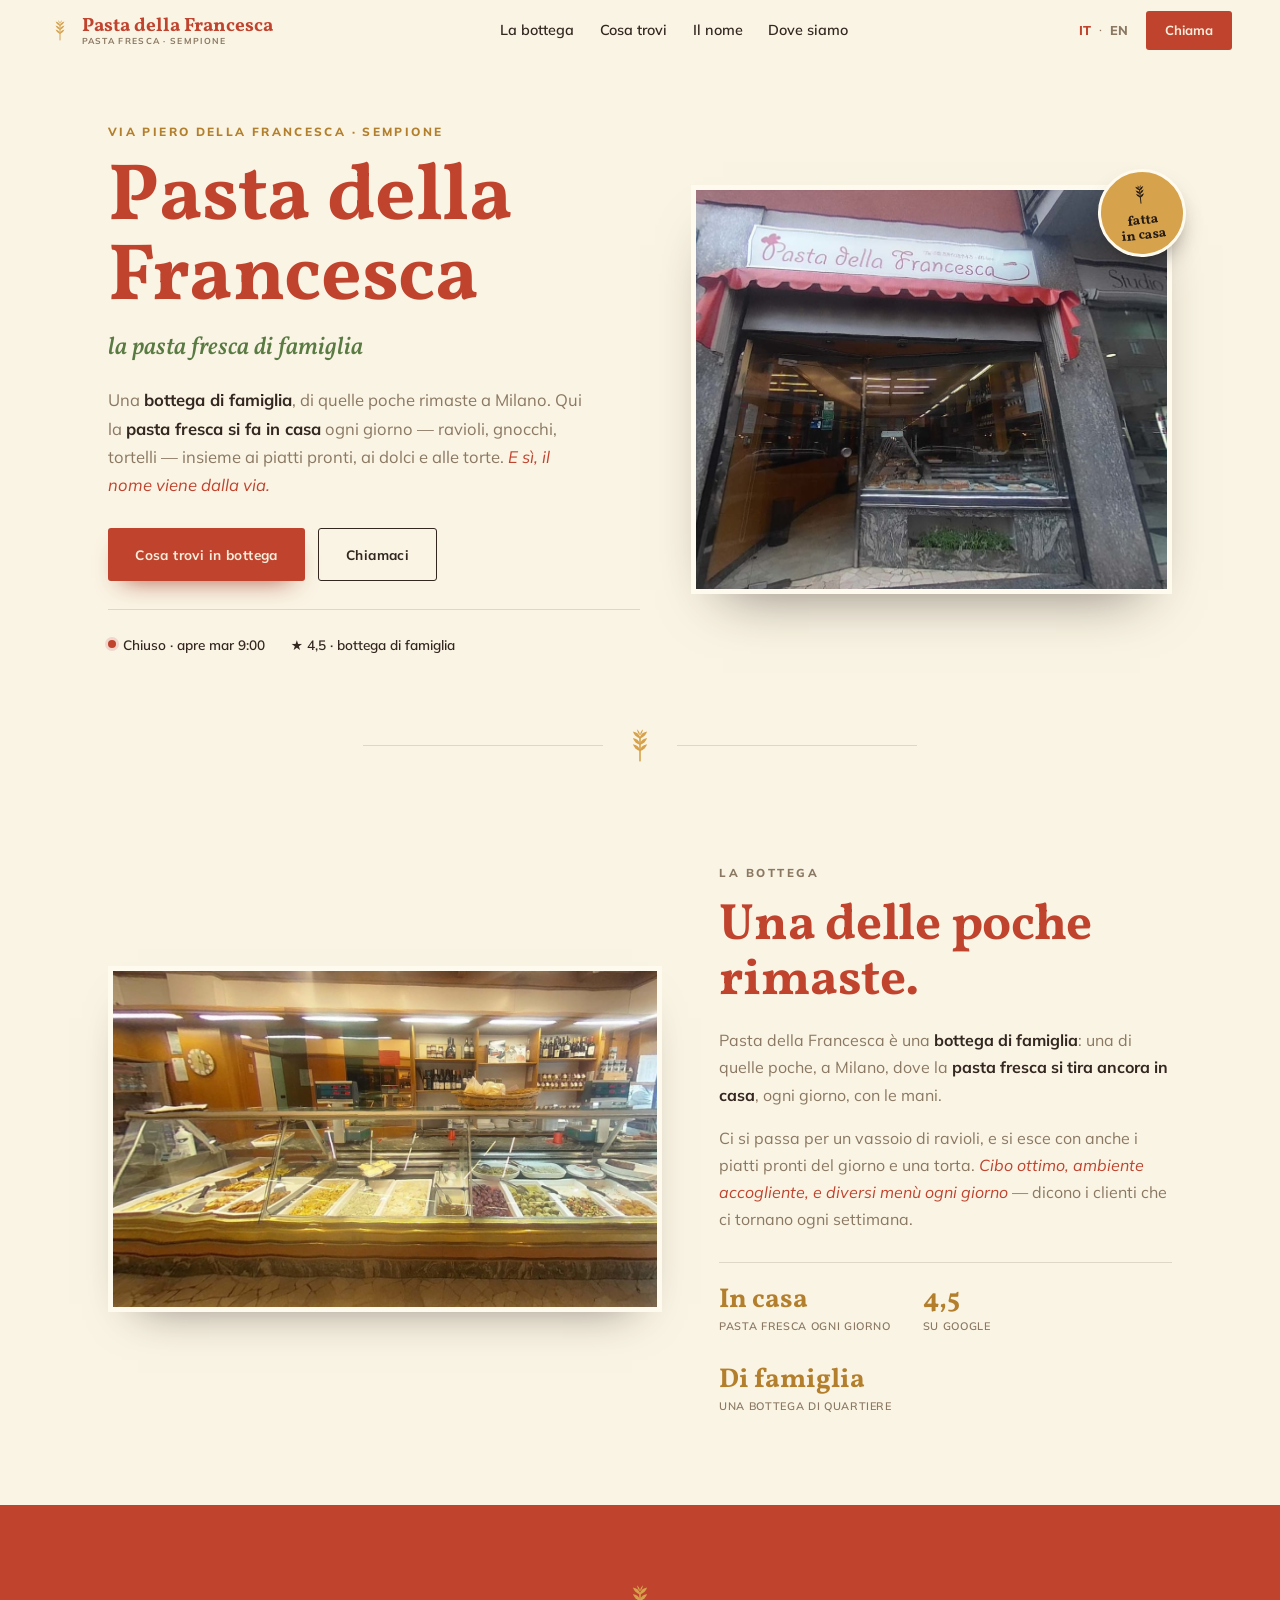
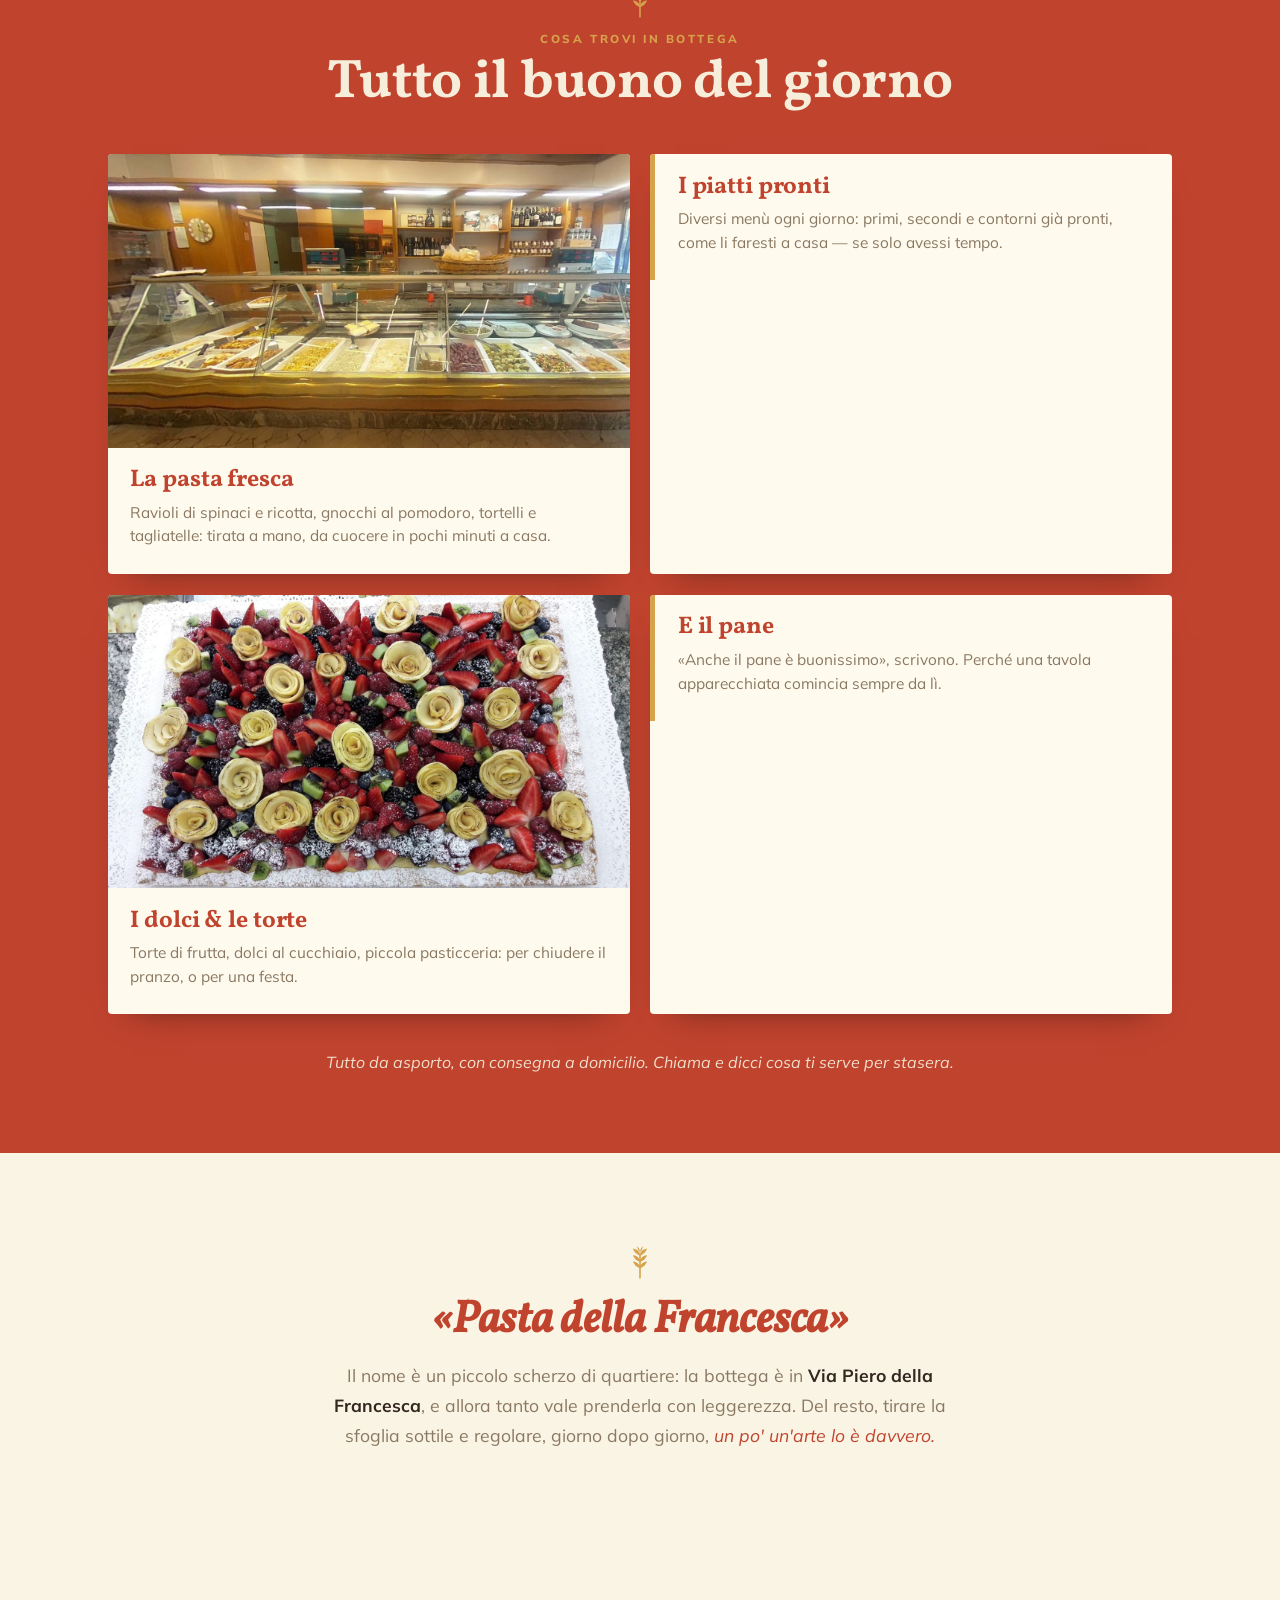
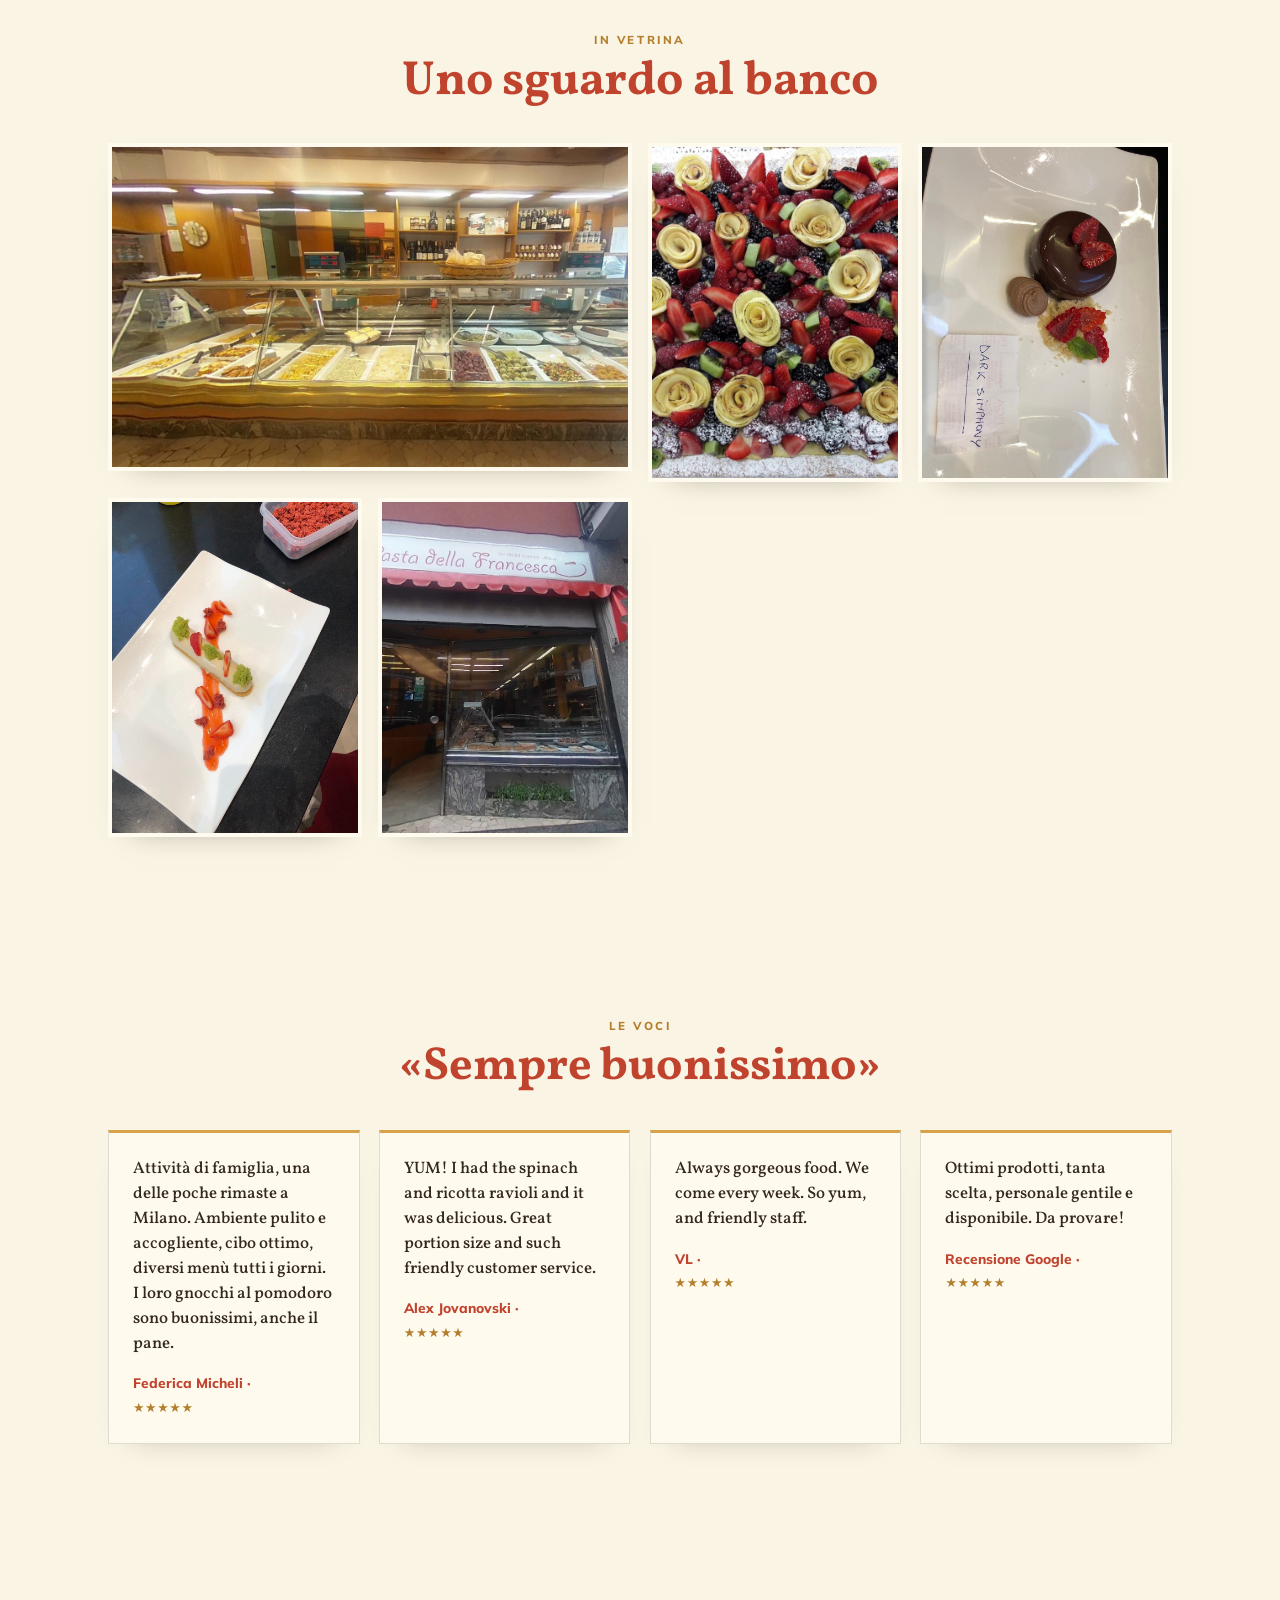
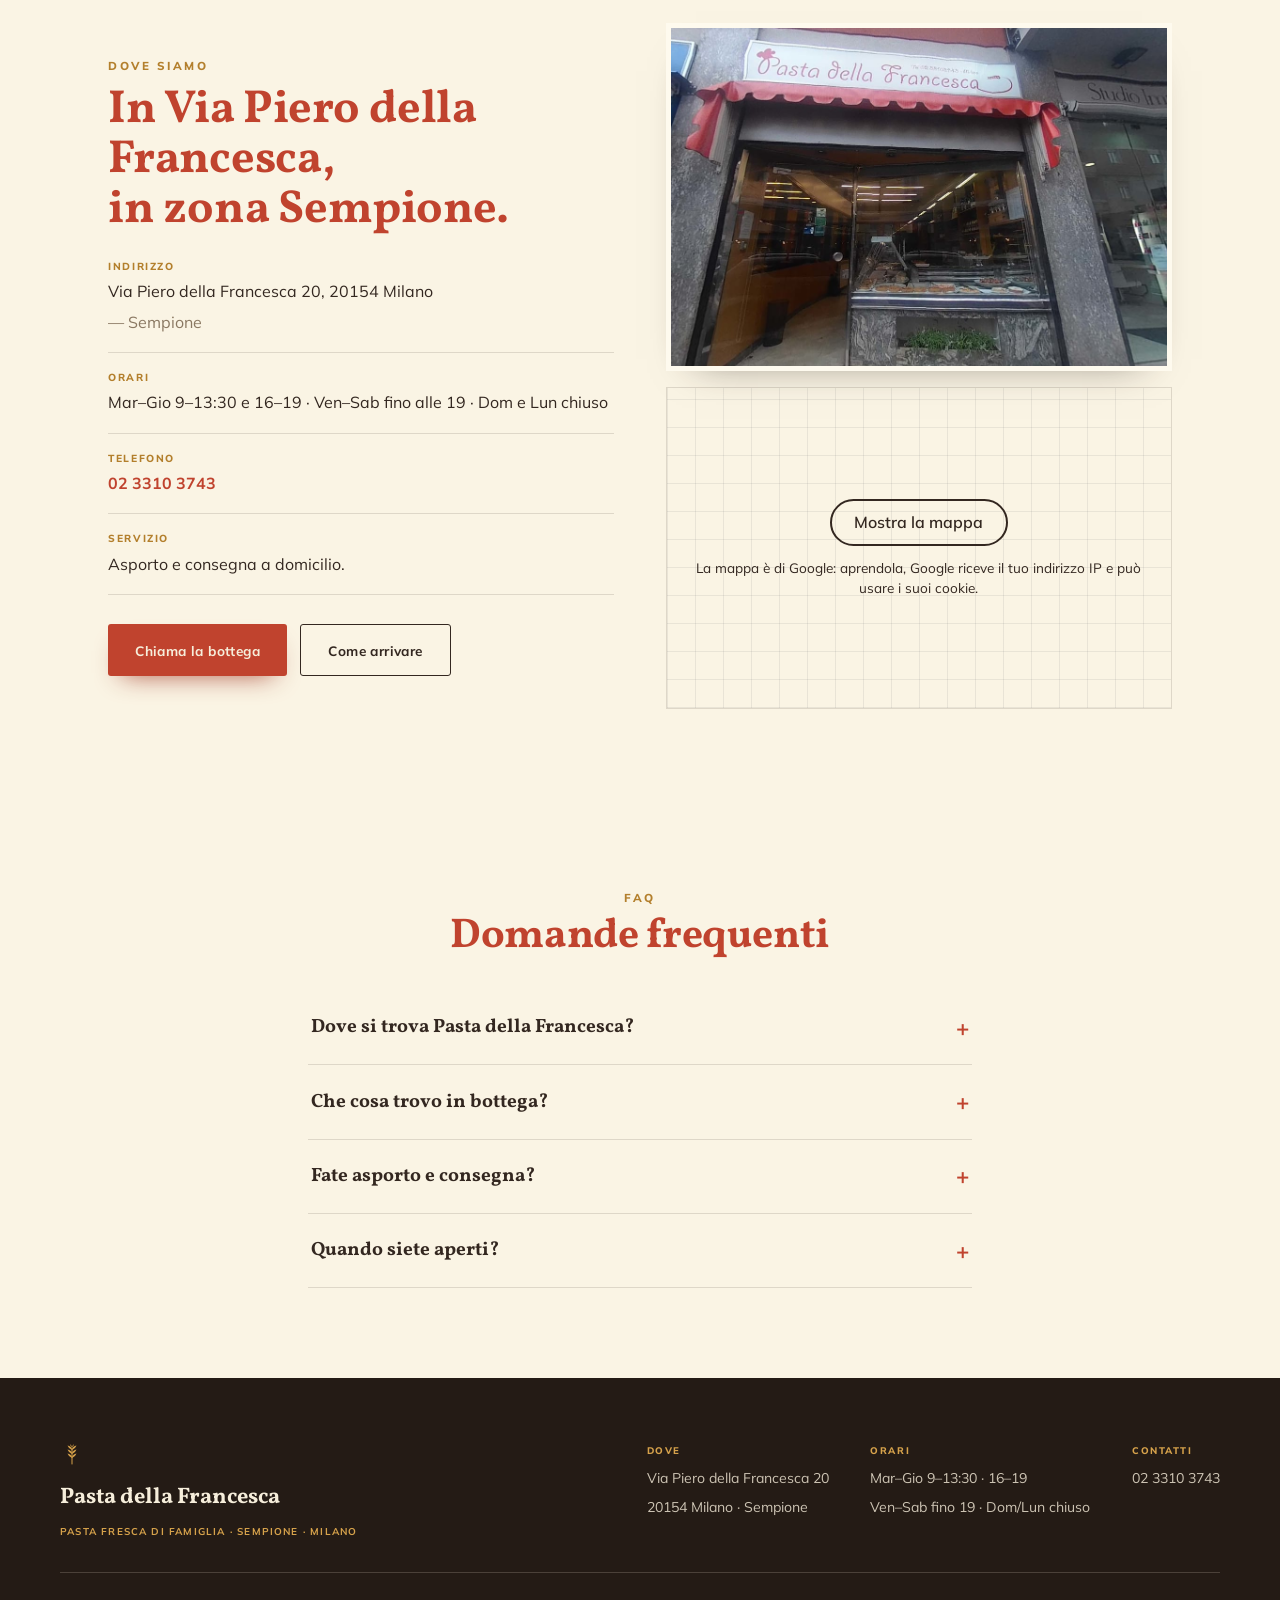
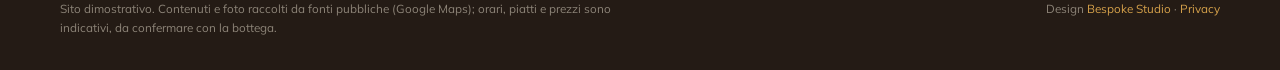
==== commit 9b553d4a: "Privacy e pulizia: caratteri sul sito, mappa al clic, informativa, noindex - caratteri copiati nel s" ====
--- a/index.html
+++ b/index.html
@@ -3,6 +3,7 @@
 <head>
 <meta charset="UTF-8" />
 <meta name="viewport" content="width=device-width, initial-scale=1.0" />
+<meta name="robots" content="noindex">
 <title>Pasta della Francesca — pasta fresca di famiglia a Milano · Sempione</title>
 <meta name="description" content="Pasta della Francesca: la pasta fresca fatta in casa di una bottega di famiglia, in Via Piero della Francesca 20, a Milano. Ravioli, gnocchi, tortelli e tagliatelle, i piatti pronti del giorno, i dolci e le torte. Una delle poche rimaste in città." />
 <link rel="canonical" href="https://rotenzark.github.io/pasta-della-francesca/" />
@@ -22,27 +23,74 @@
 <link rel="icon" href="img/favicon.svg" type="image/svg+xml" />
 <link rel="icon" href="img/favicon-32.png" sizes="32x32" type="image/png" />
 <link rel="apple-touch-icon" href="img/apple-touch-icon.png" />
-<link rel="preconnect" href="https://fonts.googleapis.com" />
-<link rel="preconnect" href="https://fonts.gstatic.com" crossorigin />
-<link href="https://fonts.googleapis.com/css2?family=Vollkorn:ital,wght@0,500;0,600;0,700;1,500&family=Mulish:ital,wght@0,400;0,500;0,600;0,700;0,800;1,400&display=swap" rel="stylesheet" />
+<link rel="stylesheet" href="fonts/fonts.css?v=1">
 <link rel="stylesheet" href="css/styles.css?v=1" />
 <script type="application/ld+json">
 {
-  "@context": "https://schema.org", "@type": "Restaurant",
+  "@context": "https://schema.org",
+  "@type": "Restaurant",
   "name": "Pasta della Francesca",
   "description": "Bottega di famiglia di pasta fresca e gastronomia in zona Sempione a Milano: pasta fresca fatta in casa — ravioli, gnocchi, tortelli, tagliatelle — piatti pronti con menù del giorno, dolci e torte, e il pane. Da asporto e con consegna a domicilio.",
   "url": "https://rotenzark.github.io/pasta-della-francesca/",
-  "telephone": "+390233103743", "priceRange": "€€",
-  "servesCuisine": ["Pasta fresca", "Italiana", "Gastronomia"],
+  "telephone": "+390233103743",
+  "priceRange": "€€",
+  "servesCuisine": [
+    "Pasta fresca",
+    "Italiana",
+    "Gastronomia"
+  ],
   "image": "https://rotenzark.github.io/pasta-della-francesca/img/bottega.jpg",
-  "address": { "@type": "PostalAddress", "streetAddress": "Via Piero della Francesca 20", "addressLocality": "Milano", "postalCode": "20154", "addressCountry": "IT" },
-  "geo": { "@type": "GeoCoordinates", "latitude": 45.4828939, "longitude": 9.1659452 },
-  "aggregateRating": { "@type": "AggregateRating", "ratingValue": "4.5", "reviewCount": "21" },
+  "address": {
+    "@type": "PostalAddress",
+    "streetAddress": "Via Piero della Francesca 20",
+    "addressLocality": "Milano",
+    "postalCode": "20154",
+    "addressCountry": "IT"
+  },
+  "geo": {
+    "@type": "GeoCoordinates",
+    "latitude": 45.4828939,
+    "longitude": 9.1659452
+  },
   "openingHoursSpecification": [
-    { "@type": "OpeningHoursSpecification", "dayOfWeek": ["Tuesday","Wednesday","Thursday"], "opens": "09:00", "closes": "13:30" },
-    { "@type": "OpeningHoursSpecification", "dayOfWeek": ["Tuesday","Wednesday","Thursday"], "opens": "16:00", "closes": "19:00" },
-    { "@type": "OpeningHoursSpecification", "dayOfWeek": ["Friday","Saturday"], "opens": "09:00", "closes": "13:30" },
-    { "@type": "OpeningHoursSpecification", "dayOfWeek": ["Friday","Saturday"], "opens": "15:30", "closes": "19:00" }
+    {
+      "@type": "OpeningHoursSpecification",
+      "dayOfWeek": [
+        "Tuesday",
+        "Wednesday",
+        "Thursday"
+      ],
+      "opens": "09:00",
+      "closes": "13:30"
+    },
+    {
+      "@type": "OpeningHoursSpecification",
+      "dayOfWeek": [
+        "Tuesday",
+        "Wednesday",
+        "Thursday"
+      ],
+      "opens": "16:00",
+      "closes": "19:00"
+    },
+    {
+      "@type": "OpeningHoursSpecification",
+      "dayOfWeek": [
+        "Friday",
+        "Saturday"
+      ],
+      "opens": "09:00",
+      "closes": "13:30"
+    },
+    {
+      "@type": "OpeningHoursSpecification",
+      "dayOfWeek": [
+        "Friday",
+        "Saturday"
+      ],
+      "opens": "15:30",
+      "closes": "19:00"
+    }
   ]
 }
 </script>
@@ -192,7 +240,7 @@
 <section id="recensioni" class="section recensioni">
   <div class="rev-head reveal"><p class="kicker" data-i18n="rev.kicker">Le voci</p><h2 data-i18n="rev.h2">«Sempre buonissimo»</h2></div>
   <div class="rev-grid">
-    <blockquote class="rev reveal"><p>Attività di famiglia, una delle poche rimaste a Milano. Ambiente pulito e accogliente, cibo ottimo, diversi menù tutti i giorni. I loro gnocchi al pomodoro sono buonissimi, anche il pane.</p><cite>Federica Micheli · <span>★★★★★</span></cite></blockquote>
+    <blockquote class="rev reveal"><p lang="it">Attività di famiglia, una delle poche rimaste a Milano. Ambiente pulito e accogliente, cibo ottimo, diversi menù tutti i giorni. I loro gnocchi al pomodoro sono buonissimi, anche il pane.</p><cite>Federica Micheli · <span>★★★★★</span></cite></blockquote>
     <blockquote class="rev reveal reveal-d1"><p>YUM! I had the spinach and ricotta ravioli and it was delicious. Great portion size and such friendly customer service.</p><cite>Alex Jovanovski · <span>★★★★★</span></cite></blockquote>
     <blockquote class="rev reveal reveal-d2"><p>Always gorgeous food. We come every week. So yum, and friendly staff.</p><cite>VL · <span>★★★★★</span></cite></blockquote>
     <blockquote class="rev reveal"><p>Ottimi prodotti, tanta scelta, personale gentile e disponibile. Da provare!</p><cite data-i18n="rev.g1">Recensione Google · <span>★★★★★</span></cite></blockquote>
@@ -218,7 +266,7 @@
     </div>
     <div class="dove-side reveal">
       <figure class="dove-photo"><img src="img/bottega.jpg" alt="L'ingresso di Pasta della Francesca" width="1055" height="807" loading="lazy" /></figure>
-      <div class="dove-map"><iframe title="Mappa Pasta della Francesca" src="https://www.google.com/maps?q=Pasta+della+Francesca+Via+Piero+della+Francesca+20+Milano&output=embed" loading="lazy" referrerpolicy="no-referrer-when-downgrade"></iframe></div>
+      <div class="dove-map"><div class="mappa-clic" data-mappa-clic style="--mappa-h: 320px"><template><iframe title="Mappa Pasta della Francesca" src="https://www.google.com/maps?q=Pasta+della+Francesca+Via+Piero+della+Francesca+20+Milano&output=embed" loading="lazy" referrerpolicy="no-referrer-when-downgrade"></iframe></template><div class="mappa-clic__velo"><a class="mappa-clic__btn" href="https://www.google.com/maps/dir/?api=1&destination=Pasta+della+Francesca+Via+Piero+della+Francesca+20+Milano" target="_blank" rel="noopener">Mostra la mappa</a><p class="mappa-clic__nota">La mappa è di Google: aprendola, Google riceve il tuo indirizzo IP e può usare i suoi cookie.</p></div></div></div>
     </div>
   </div>
 </section>
@@ -245,7 +293,7 @@
   </div>
   <div class="foot-bottom">
     <p data-i18n="foot.disclaimer">Sito dimostrativo. Contenuti e foto raccolti da fonti pubbliche (Google Maps); orari, piatti e prezzi sono indicativi, da confermare con la bottega.</p>
-    <p class="foot-credit">Design <a href="https://bespokestud.io" target="_blank" rel="noopener">Bespoke Studio</a></p>
+    <p class="foot-credit">Design <a href="https://bespokestud.io" target="_blank" rel="noopener">Bespoke Studio</a> · <a href="privacy.html">Privacy</a></p>
   </div>
 </footer>
 
@@ -257,5 +305,6 @@
 
 <div id="lightbox" aria-hidden="true"><button id="lb-close" aria-label="Chiudi">✕</button><img id="lb-img" src="" alt="" /></div>
 <script src="js/main.js?v=1"></script>
+<script src="js/mappa-clic.js?v=1" defer></script>
 </body>
 </html>
--- a/fonts/fonts.css
+++ b/fonts/fonts.css
@@ -0,0 +1,487 @@
+/* Caratteri ospitati sul sito: nessuna richiesta a Google Fonts o Fontshare (giro privacy 1/10/2026). Licenze in LICENSE.txt. */
+/* cyrillic-ext */
+@font-face {
+  font-family: 'Mulish';
+  font-style: italic;
+  font-weight: 400;
+  font-display: swap;
+  src: url(mulish-v18-1Ptwg83HX_SGhgqk2hAjQlW_mEuZ0FsSKeOfFJQ6HTY.woff2) format('woff2');
+  unicode-range: U+0460-052F, U+1C80-1C8A, U+20B4, U+2DE0-2DFF, U+A640-A69F, U+FE2E-FE2F;
+}
+/* cyrillic */
+@font-face {
+  font-family: 'Mulish';
+  font-style: italic;
+  font-weight: 400;
+  font-display: swap;
+  src: url(mulish-v18-1Ptwg83HX_SGhgqk2hAjQlW_mEuZ0FsSKeOfHZQ6HTY.woff2) format('woff2');
+  unicode-range: U+0301, U+0400-045F, U+0490-0491, U+04B0-04B1, U+2116;
+}
+/* vietnamese */
+@font-face {
+  font-family: 'Mulish';
+  font-style: italic;
+  font-weight: 400;
+  font-display: swap;
+  src: url(mulish-v18-1Ptwg83HX_SGhgqk2hAjQlW_mEuZ0FsSKeOfFpQ6HTY.woff2) format('woff2');
+  unicode-range: U+0102-0103, U+0110-0111, U+0128-0129, U+0168-0169, U+01A0-01A1, U+01AF-01B0, U+0300-0301, U+0303-0304, U+0308-0309, U+0323, U+0329, U+1EA0-1EF9, U+20AB;
+}
+/* latin-ext */
+@font-face {
+  font-family: 'Mulish';
+  font-style: italic;
+  font-weight: 400;
+  font-display: swap;
+  src: url(mulish-v18-1Ptwg83HX_SGhgqk2hAjQlW_mEuZ0FsSKeOfF5Q6HTY.woff2) format('woff2');
+  unicode-range: U+0100-02BA, U+02BD-02C5, U+02C7-02CC, U+02CE-02D7, U+02DD-02FF, U+0304, U+0308, U+0329, U+1D00-1DBF, U+1E00-1E9F, U+1EF2-1EFF, U+2020, U+20A0-20AB, U+20AD-20C0, U+2113, U+2C60-2C7F, U+A720-A7FF;
+}
+/* latin */
+@font-face {
+  font-family: 'Mulish';
+  font-style: italic;
+  font-weight: 400;
+  font-display: swap;
+  src: url(mulish-v18-1Ptwg83HX_SGhgqk2hAjQlW_mEuZ0FsSKeOfGZQ6.woff2) format('woff2');
+  unicode-range: U+0000-00FF, U+0131, U+0152-0153, U+02BB-02BC, U+02C6, U+02DA, U+02DC, U+0304, U+0308, U+0329, U+2000-206F, U+20AC, U+2122, U+2191, U+2193, U+2212, U+2215, U+FEFF, U+FFFD;
+}
+/* cyrillic-ext */
+@font-face {
+  font-family: 'Mulish';
+  font-style: normal;
+  font-weight: 400;
+  font-display: swap;
+  src: url(mulish-v18-1Ptvg83HX_SGhgqk0gotcqA.woff2) format('woff2');
+  unicode-range: U+0460-052F, U+1C80-1C8A, U+20B4, U+2DE0-2DFF, U+A640-A69F, U+FE2E-FE2F;
+}
+/* cyrillic */
+@font-face {
+  font-family: 'Mulish';
+  font-style: normal;
+  font-weight: 400;
+  font-display: swap;
+  src: url(mulish-v18-1Ptvg83HX_SGhgqk2wotcqA.woff2) format('woff2');
+  unicode-range: U+0301, U+0400-045F, U+0490-0491, U+04B0-04B1, U+2116;
+}
+/* vietnamese */
+@font-face {
+  font-family: 'Mulish';
+  font-style: normal;
+  font-weight: 400;
+  font-display: swap;
+  src: url(mulish-v18-1Ptvg83HX_SGhgqk0AotcqA.woff2) format('woff2');
+  unicode-range: U+0102-0103, U+0110-0111, U+0128-0129, U+0168-0169, U+01A0-01A1, U+01AF-01B0, U+0300-0301, U+0303-0304, U+0308-0309, U+0323, U+0329, U+1EA0-1EF9, U+20AB;
+}
+/* latin-ext */
+@font-face {
+  font-family: 'Mulish';
+  font-style: normal;
+  font-weight: 400;
+  font-display: swap;
+  src: url(mulish-v18-1Ptvg83HX_SGhgqk0QotcqA.woff2) format('woff2');
+  unicode-range: U+0100-02BA, U+02BD-02C5, U+02C7-02CC, U+02CE-02D7, U+02DD-02FF, U+0304, U+0308, U+0329, U+1D00-1DBF, U+1E00-1E9F, U+1EF2-1EFF, U+2020, U+20A0-20AB, U+20AD-20C0, U+2113, U+2C60-2C7F, U+A720-A7FF;
+}
+/* latin */
+@font-face {
+  font-family: 'Mulish';
+  font-style: normal;
+  font-weight: 400;
+  font-display: swap;
+  src: url(mulish-v18-1Ptvg83HX_SGhgqk3wot.woff2) format('woff2');
+  unicode-range: U+0000-00FF, U+0131, U+0152-0153, U+02BB-02BC, U+02C6, U+02DA, U+02DC, U+0304, U+0308, U+0329, U+2000-206F, U+20AC, U+2122, U+2191, U+2193, U+2212, U+2215, U+FEFF, U+FFFD;
+}
+/* cyrillic-ext */
+@font-face {
+  font-family: 'Mulish';
+  font-style: normal;
+  font-weight: 500;
+  font-display: swap;
+  src: url(mulish-v18-1Ptvg83HX_SGhgqk0gotcqA.woff2) format('woff2');
+  unicode-range: U+0460-052F, U+1C80-1C8A, U+20B4, U+2DE0-2DFF, U+A640-A69F, U+FE2E-FE2F;
+}
+/* cyrillic */
+@font-face {
+  font-family: 'Mulish';
+  font-style: normal;
+  font-weight: 500;
+  font-display: swap;
+  src: url(mulish-v18-1Ptvg83HX_SGhgqk2wotcqA.woff2) format('woff2');
+  unicode-range: U+0301, U+0400-045F, U+0490-0491, U+04B0-04B1, U+2116;
+}
+/* vietnamese */
+@font-face {
+  font-family: 'Mulish';
+  font-style: normal;
+  font-weight: 500;
+  font-display: swap;
+  src: url(mulish-v18-1Ptvg83HX_SGhgqk0AotcqA.woff2) format('woff2');
+  unicode-range: U+0102-0103, U+0110-0111, U+0128-0129, U+0168-0169, U+01A0-01A1, U+01AF-01B0, U+0300-0301, U+0303-0304, U+0308-0309, U+0323, U+0329, U+1EA0-1EF9, U+20AB;
+}
+/* latin-ext */
+@font-face {
+  font-family: 'Mulish';
+  font-style: normal;
+  font-weight: 500;
+  font-display: swap;
+  src: url(mulish-v18-1Ptvg83HX_SGhgqk0QotcqA.woff2) format('woff2');
+  unicode-range: U+0100-02BA, U+02BD-02C5, U+02C7-02CC, U+02CE-02D7, U+02DD-02FF, U+0304, U+0308, U+0329, U+1D00-1DBF, U+1E00-1E9F, U+1EF2-1EFF, U+2020, U+20A0-20AB, U+20AD-20C0, U+2113, U+2C60-2C7F, U+A720-A7FF;
+}
+/* latin */
+@font-face {
+  font-family: 'Mulish';
+  font-style: normal;
+  font-weight: 500;
+  font-display: swap;
+  src: url(mulish-v18-1Ptvg83HX_SGhgqk3wot.woff2) format('woff2');
+  unicode-range: U+0000-00FF, U+0131, U+0152-0153, U+02BB-02BC, U+02C6, U+02DA, U+02DC, U+0304, U+0308, U+0329, U+2000-206F, U+20AC, U+2122, U+2191, U+2193, U+2212, U+2215, U+FEFF, U+FFFD;
+}
+/* cyrillic-ext */
+@font-face {
+  font-family: 'Mulish';
+  font-style: normal;
+  font-weight: 600;
+  font-display: swap;
+  src: url(mulish-v18-1Ptvg83HX_SGhgqk0gotcqA.woff2) format('woff2');
+  unicode-range: U+0460-052F, U+1C80-1C8A, U+20B4, U+2DE0-2DFF, U+A640-A69F, U+FE2E-FE2F;
+}
+/* cyrillic */
+@font-face {
+  font-family: 'Mulish';
+  font-style: normal;
+  font-weight: 600;
+  font-display: swap;
+  src: url(mulish-v18-1Ptvg83HX_SGhgqk2wotcqA.woff2) format('woff2');
+  unicode-range: U+0301, U+0400-045F, U+0490-0491, U+04B0-04B1, U+2116;
+}
+/* vietnamese */
+@font-face {
+  font-family: 'Mulish';
+  font-style: normal;
+  font-weight: 600;
+  font-display: swap;
+  src: url(mulish-v18-1Ptvg83HX_SGhgqk0AotcqA.woff2) format('woff2');
+  unicode-range: U+0102-0103, U+0110-0111, U+0128-0129, U+0168-0169, U+01A0-01A1, U+01AF-01B0, U+0300-0301, U+0303-0304, U+0308-0309, U+0323, U+0329, U+1EA0-1EF9, U+20AB;
+}
+/* latin-ext */
+@font-face {
+  font-family: 'Mulish';
+  font-style: normal;
+  font-weight: 600;
+  font-display: swap;
+  src: url(mulish-v18-1Ptvg83HX_SGhgqk0QotcqA.woff2) format('woff2');
+  unicode-range: U+0100-02BA, U+02BD-02C5, U+02C7-02CC, U+02CE-02D7, U+02DD-02FF, U+0304, U+0308, U+0329, U+1D00-1DBF, U+1E00-1E9F, U+1EF2-1EFF, U+2020, U+20A0-20AB, U+20AD-20C0, U+2113, U+2C60-2C7F, U+A720-A7FF;
+}
+/* latin */
+@font-face {
+  font-family: 'Mulish';
+  font-style: normal;
+  font-weight: 600;
+  font-display: swap;
+  src: url(mulish-v18-1Ptvg83HX_SGhgqk3wot.woff2) format('woff2');
+  unicode-range: U+0000-00FF, U+0131, U+0152-0153, U+02BB-02BC, U+02C6, U+02DA, U+02DC, U+0304, U+0308, U+0329, U+2000-206F, U+20AC, U+2122, U+2191, U+2193, U+2212, U+2215, U+FEFF, U+FFFD;
+}
+/* cyrillic-ext */
+@font-face {
+  font-family: 'Mulish';
+  font-style: normal;
+  font-weight: 700;
+  font-display: swap;
+  src: url(mulish-v18-1Ptvg83HX_SGhgqk0gotcqA.woff2) format('woff2');
+  unicode-range: U+0460-052F, U+1C80-1C8A, U+20B4, U+2DE0-2DFF, U+A640-A69F, U+FE2E-FE2F;
+}
+/* cyrillic */
+@font-face {
+  font-family: 'Mulish';
+  font-style: normal;
+  font-weight: 700;
+  font-display: swap;
+  src: url(mulish-v18-1Ptvg83HX_SGhgqk2wotcqA.woff2) format('woff2');
+  unicode-range: U+0301, U+0400-045F, U+0490-0491, U+04B0-04B1, U+2116;
+}
+/* vietnamese */
+@font-face {
+  font-family: 'Mulish';
+  font-style: normal;
+  font-weight: 700;
+  font-display: swap;
+  src: url(mulish-v18-1Ptvg83HX_SGhgqk0AotcqA.woff2) format('woff2');
+  unicode-range: U+0102-0103, U+0110-0111, U+0128-0129, U+0168-0169, U+01A0-01A1, U+01AF-01B0, U+0300-0301, U+0303-0304, U+0308-0309, U+0323, U+0329, U+1EA0-1EF9, U+20AB;
+}
+/* latin-ext */
+@font-face {
+  font-family: 'Mulish';
+  font-style: normal;
+  font-weight: 700;
+  font-display: swap;
+  src: url(mulish-v18-1Ptvg83HX_SGhgqk0QotcqA.woff2) format('woff2');
+  unicode-range: U+0100-02BA, U+02BD-02C5, U+02C7-02CC, U+02CE-02D7, U+02DD-02FF, U+0304, U+0308, U+0329, U+1D00-1DBF, U+1E00-1E9F, U+1EF2-1EFF, U+2020, U+20A0-20AB, U+20AD-20C0, U+2113, U+2C60-2C7F, U+A720-A7FF;
+}
+/* latin */
+@font-face {
+  font-family: 'Mulish';
+  font-style: normal;
+  font-weight: 700;
+  font-display: swap;
+  src: url(mulish-v18-1Ptvg83HX_SGhgqk3wot.woff2) format('woff2');
+  unicode-range: U+0000-00FF, U+0131, U+0152-0153, U+02BB-02BC, U+02C6, U+02DA, U+02DC, U+0304, U+0308, U+0329, U+2000-206F, U+20AC, U+2122, U+2191, U+2193, U+2212, U+2215, U+FEFF, U+FFFD;
+}
+/* cyrillic-ext */
+@font-face {
+  font-family: 'Mulish';
+  font-style: normal;
+  font-weight: 800;
+  font-display: swap;
+  src: url(mulish-v18-1Ptvg83HX_SGhgqk0gotcqA.woff2) format('woff2');
+  unicode-range: U+0460-052F, U+1C80-1C8A, U+20B4, U+2DE0-2DFF, U+A640-A69F, U+FE2E-FE2F;
+}
+/* cyrillic */
+@font-face {
+  font-family: 'Mulish';
+  font-style: normal;
+  font-weight: 800;
+  font-display: swap;
+  src: url(mulish-v18-1Ptvg83HX_SGhgqk2wotcqA.woff2) format('woff2');
+  unicode-range: U+0301, U+0400-045F, U+0490-0491, U+04B0-04B1, U+2116;
+}
+/* vietnamese */
+@font-face {
+  font-family: 'Mulish';
+  font-style: normal;
+  font-weight: 800;
+  font-display: swap;
+  src: url(mulish-v18-1Ptvg83HX_SGhgqk0AotcqA.woff2) format('woff2');
+  unicode-range: U+0102-0103, U+0110-0111, U+0128-0129, U+0168-0169, U+01A0-01A1, U+01AF-01B0, U+0300-0301, U+0303-0304, U+0308-0309, U+0323, U+0329, U+1EA0-1EF9, U+20AB;
+}
+/* latin-ext */
+@font-face {
+  font-family: 'Mulish';
+  font-style: normal;
+  font-weight: 800;
+  font-display: swap;
+  src: url(mulish-v18-1Ptvg83HX_SGhgqk0QotcqA.woff2) format('woff2');
+  unicode-range: U+0100-02BA, U+02BD-02C5, U+02C7-02CC, U+02CE-02D7, U+02DD-02FF, U+0304, U+0308, U+0329, U+1D00-1DBF, U+1E00-1E9F, U+1EF2-1EFF, U+2020, U+20A0-20AB, U+20AD-20C0, U+2113, U+2C60-2C7F, U+A720-A7FF;
+}
+/* latin */
+@font-face {
+  font-family: 'Mulish';
+  font-style: normal;
+  font-weight: 800;
+  font-display: swap;
+  src: url(mulish-v18-1Ptvg83HX_SGhgqk3wot.woff2) format('woff2');
+  unicode-range: U+0000-00FF, U+0131, U+0152-0153, U+02BB-02BC, U+02C6, U+02DA, U+02DC, U+0304, U+0308, U+0329, U+2000-206F, U+20AC, U+2122, U+2191, U+2193, U+2212, U+2215, U+FEFF, U+FFFD;
+}
+/* cyrillic-ext */
+@font-face {
+  font-family: 'Vollkorn';
+  font-style: italic;
+  font-weight: 500;
+  font-display: swap;
+  src: url(vollkorn-v30-0ybuGDoxxrvAnPhYGxksckM2WMCpRjDj-DJ0WlmTObTa3w.woff2) format('woff2');
+  unicode-range: U+0460-052F, U+1C80-1C8A, U+20B4, U+2DE0-2DFF, U+A640-A69F, U+FE2E-FE2F;
+}
+/* cyrillic */
+@font-face {
+  font-family: 'Vollkorn';
+  font-style: italic;
+  font-weight: 500;
+  font-display: swap;
+  src: url(vollkorn-v30-0ybuGDoxxrvAnPhYGxksckM2WMCpRjDj-DJ0WlmaObTa3w.woff2) format('woff2');
+  unicode-range: U+0301, U+0400-045F, U+0490-0491, U+04B0-04B1, U+2116;
+}
+/* greek */
+@font-face {
+  font-family: 'Vollkorn';
+  font-style: italic;
+  font-weight: 500;
+  font-display: swap;
+  src: url(vollkorn-v30-0ybuGDoxxrvAnPhYGxksckM2WMCpRjDj-DJ0WlmdObTa3w.woff2) format('woff2');
+  unicode-range: U+0370-0377, U+037A-037F, U+0384-038A, U+038C, U+038E-03A1, U+03A3-03FF;
+}
+/* vietnamese */
+@font-face {
+  font-family: 'Vollkorn';
+  font-style: italic;
+  font-weight: 500;
+  font-display: swap;
+  src: url(vollkorn-v30-0ybuGDoxxrvAnPhYGxksckM2WMCpRjDj-DJ0WlmRObTa3w.woff2) format('woff2');
+  unicode-range: U+0102-0103, U+0110-0111, U+0128-0129, U+0168-0169, U+01A0-01A1, U+01AF-01B0, U+0300-0301, U+0303-0304, U+0308-0309, U+0323, U+0329, U+1EA0-1EF9, U+20AB;
+}
+/* latin-ext */
+@font-face {
+  font-family: 'Vollkorn';
+  font-style: italic;
+  font-weight: 500;
+  font-display: swap;
+  src: url(vollkorn-v30-0ybuGDoxxrvAnPhYGxksckM2WMCpRjDj-DJ0WlmQObTa3w.woff2) format('woff2');
+  unicode-range: U+0100-02BA, U+02BD-02C5, U+02C7-02CC, U+02CE-02D7, U+02DD-02FF, U+0304, U+0308, U+0329, U+1D00-1DBF, U+1E00-1E9F, U+1EF2-1EFF, U+2020, U+20A0-20AB, U+20AD-20C0, U+2113, U+2C60-2C7F, U+A720-A7FF;
+}
+/* latin */
+@font-face {
+  font-family: 'Vollkorn';
+  font-style: italic;
+  font-weight: 500;
+  font-display: swap;
+  src: url(vollkorn-v30-0ybuGDoxxrvAnPhYGxksckM2WMCpRjDj-DJ0WlmeObQ.woff2) format('woff2');
+  unicode-range: U+0000-00FF, U+0131, U+0152-0153, U+02BB-02BC, U+02C6, U+02DA, U+02DC, U+0304, U+0308, U+0329, U+2000-206F, U+20AC, U+2122, U+2191, U+2193, U+2212, U+2215, U+FEFF, U+FFFD;
+}
+/* cyrillic-ext */
+@font-face {
+  font-family: 'Vollkorn';
+  font-style: normal;
+  font-weight: 500;
+  font-display: swap;
+  src: url(vollkorn-v30-0yb9GDoxxrvAnPhYGxkkaE0GrQ.woff2) format('woff2');
+  unicode-range: U+0460-052F, U+1C80-1C8A, U+20B4, U+2DE0-2DFF, U+A640-A69F, U+FE2E-FE2F;
+}
+/* cyrillic */
+@font-face {
+  font-family: 'Vollkorn';
+  font-style: normal;
+  font-weight: 500;
+  font-display: swap;
+  src: url(vollkorn-v30-0yb9GDoxxrvAnPhYGxktaE0GrQ.woff2) format('woff2');
+  unicode-range: U+0301, U+0400-045F, U+0490-0491, U+04B0-04B1, U+2116;
+}
+/* greek */
+@font-face {
+  font-family: 'Vollkorn';
+  font-style: normal;
+  font-weight: 500;
+  font-display: swap;
+  src: url(vollkorn-v30-0yb9GDoxxrvAnPhYGxkqaE0GrQ.woff2) format('woff2');
+  unicode-range: U+0370-0377, U+037A-037F, U+0384-038A, U+038C, U+038E-03A1, U+03A3-03FF;
+}
+/* vietnamese */
+@font-face {
+  font-family: 'Vollkorn';
+  font-style: normal;
+  font-weight: 500;
+  font-display: swap;
+  src: url(vollkorn-v30-0yb9GDoxxrvAnPhYGxkmaE0GrQ.woff2) format('woff2');
+  unicode-range: U+0102-0103, U+0110-0111, U+0128-0129, U+0168-0169, U+01A0-01A1, U+01AF-01B0, U+0300-0301, U+0303-0304, U+0308-0309, U+0323, U+0329, U+1EA0-1EF9, U+20AB;
+}
+/* latin-ext */
+@font-face {
+  font-family: 'Vollkorn';
+  font-style: normal;
+  font-weight: 500;
+  font-display: swap;
+  src: url(vollkorn-v30-0yb9GDoxxrvAnPhYGxknaE0GrQ.woff2) format('woff2');
+  unicode-range: U+0100-02BA, U+02BD-02C5, U+02C7-02CC, U+02CE-02D7, U+02DD-02FF, U+0304, U+0308, U+0329, U+1D00-1DBF, U+1E00-1E9F, U+1EF2-1EFF, U+2020, U+20A0-20AB, U+20AD-20C0, U+2113, U+2C60-2C7F, U+A720-A7FF;
+}
+/* latin */
+@font-face {
+  font-family: 'Vollkorn';
+  font-style: normal;
+  font-weight: 500;
+  font-display: swap;
+  src: url(vollkorn-v30-0yb9GDoxxrvAnPhYGxkpaE0.woff2) format('woff2');
+  unicode-range: U+0000-00FF, U+0131, U+0152-0153, U+02BB-02BC, U+02C6, U+02DA, U+02DC, U+0304, U+0308, U+0329, U+2000-206F, U+20AC, U+2122, U+2191, U+2193, U+2212, U+2215, U+FEFF, U+FFFD;
+}
+/* cyrillic-ext */
+@font-face {
+  font-family: 'Vollkorn';
+  font-style: normal;
+  font-weight: 600;
+  font-display: swap;
+  src: url(vollkorn-v30-0yb9GDoxxrvAnPhYGxkkaE0GrQ.woff2) format('woff2');
+  unicode-range: U+0460-052F, U+1C80-1C8A, U+20B4, U+2DE0-2DFF, U+A640-A69F, U+FE2E-FE2F;
+}
+/* cyrillic */
+@font-face {
+  font-family: 'Vollkorn';
+  font-style: normal;
+  font-weight: 600;
+  font-display: swap;
+  src: url(vollkorn-v30-0yb9GDoxxrvAnPhYGxktaE0GrQ.woff2) format('woff2');
+  unicode-range: U+0301, U+0400-045F, U+0490-0491, U+04B0-04B1, U+2116;
+}
+/* greek */
+@font-face {
+  font-family: 'Vollkorn';
+  font-style: normal;
+  font-weight: 600;
+  font-display: swap;
+  src: url(vollkorn-v30-0yb9GDoxxrvAnPhYGxkqaE0GrQ.woff2) format('woff2');
+  unicode-range: U+0370-0377, U+037A-037F, U+0384-038A, U+038C, U+038E-03A1, U+03A3-03FF;
+}
+/* vietnamese */
+@font-face {
+  font-family: 'Vollkorn';
+  font-style: normal;
+  font-weight: 600;
+  font-display: swap;
+  src: url(vollkorn-v30-0yb9GDoxxrvAnPhYGxkmaE0GrQ.woff2) format('woff2');
+  unicode-range: U+0102-0103, U+0110-0111, U+0128-0129, U+0168-0169, U+01A0-01A1, U+01AF-01B0, U+0300-0301, U+0303-0304, U+0308-0309, U+0323, U+0329, U+1EA0-1EF9, U+20AB;
+}
+/* latin-ext */
+@font-face {
+  font-family: 'Vollkorn';
+  font-style: normal;
+  font-weight: 600;
+  font-display: swap;
+  src: url(vollkorn-v30-0yb9GDoxxrvAnPhYGxknaE0GrQ.woff2) format('woff2');
+  unicode-range: U+0100-02BA, U+02BD-02C5, U+02C7-02CC, U+02CE-02D7, U+02DD-02FF, U+0304, U+0308, U+0329, U+1D00-1DBF, U+1E00-1E9F, U+1EF2-1EFF, U+2020, U+20A0-20AB, U+20AD-20C0, U+2113, U+2C60-2C7F, U+A720-A7FF;
+}
+/* latin */
+@font-face {
+  font-family: 'Vollkorn';
+  font-style: normal;
+  font-weight: 600;
+  font-display: swap;
+  src: url(vollkorn-v30-0yb9GDoxxrvAnPhYGxkpaE0.woff2) format('woff2');
+  unicode-range: U+0000-00FF, U+0131, U+0152-0153, U+02BB-02BC, U+02C6, U+02DA, U+02DC, U+0304, U+0308, U+0329, U+2000-206F, U+20AC, U+2122, U+2191, U+2193, U+2212, U+2215, U+FEFF, U+FFFD;
+}
+/* cyrillic-ext */
+@font-face {
+  font-family: 'Vollkorn';
+  font-style: normal;
+  font-weight: 700;
+  font-display: swap;
+  src: url(vollkorn-v30-0yb9GDoxxrvAnPhYGxkkaE0GrQ.woff2) format('woff2');
+  unicode-range: U+0460-052F, U+1C80-1C8A, U+20B4, U+2DE0-2DFF, U+A640-A69F, U+FE2E-FE2F;
+}
+/* cyrillic */
+@font-face {
+  font-family: 'Vollkorn';
+  font-style: normal;
+  font-weight: 700;
+  font-display: swap;
+  src: url(vollkorn-v30-0yb9GDoxxrvAnPhYGxktaE0GrQ.woff2) format('woff2');
+  unicode-range: U+0301, U+0400-045F, U+0490-0491, U+04B0-04B1, U+2116;
+}
+/* greek */
+@font-face {
+  font-family: 'Vollkorn';
+  font-style: normal;
+  font-weight: 700;
+  font-display: swap;
+  src: url(vollkorn-v30-0yb9GDoxxrvAnPhYGxkqaE0GrQ.woff2) format('woff2');
+  unicode-range: U+0370-0377, U+037A-037F, U+0384-038A, U+038C, U+038E-03A1, U+03A3-03FF;
+}
+/* vietnamese */
+@font-face {
+  font-family: 'Vollkorn';
+  font-style: normal;
+  font-weight: 700;
+  font-display: swap;
+  src: url(vollkorn-v30-0yb9GDoxxrvAnPhYGxkmaE0GrQ.woff2) format('woff2');
+  unicode-range: U+0102-0103, U+0110-0111, U+0128-0129, U+0168-0169, U+01A0-01A1, U+01AF-01B0, U+0300-0301, U+0303-0304, U+0308-0309, U+0323, U+0329, U+1EA0-1EF9, U+20AB;
+}
+/* latin-ext */
+@font-face {
+  font-family: 'Vollkorn';
+  font-style: normal;
+  font-weight: 700;
+  font-display: swap;
+  src: url(vollkorn-v30-0yb9GDoxxrvAnPhYGxknaE0GrQ.woff2) format('woff2');
+  unicode-range: U+0100-02BA, U+02BD-02C5, U+02C7-02CC, U+02CE-02D7, U+02DD-02FF, U+0304, U+0308, U+0329, U+1D00-1DBF, U+1E00-1E9F, U+1EF2-1EFF, U+2020, U+20A0-20AB, U+20AD-20C0, U+2113, U+2C60-2C7F, U+A720-A7FF;
+}
+/* latin */
+@font-face {
+  font-family: 'Vollkorn';
+  font-style: normal;
+  font-weight: 700;
+  font-display: swap;
+  src: url(vollkorn-v30-0yb9GDoxxrvAnPhYGxkpaE0.woff2) format('woff2');
+  unicode-range: U+0000-00FF, U+0131, U+0152-0153, U+02BB-02BC, U+02C6, U+02DA, U+02DC, U+0304, U+0308, U+0329, U+2000-206F, U+20AC, U+2122, U+2191, U+2193, U+2212, U+2215, U+FEFF, U+FFFD;
+}
--- a/css/styles.css
+++ b/css/styles.css
@@ -238,3 +238,12 @@
   .reveal{opacity:1;transform:none}
   html{scroll-behavior:auto}
 }
+
+/*MAPPACLIC*/
+/* la mappa Google si carica solo al clic (giro privacy 1/10/2026) */
+.mappa-clic { display: flex; align-items: center; justify-content: center; width: 100%; height: 100%; min-height: var(--mappa-h, 320px); box-sizing: border-box; padding: 24px; text-align: center; background: repeating-linear-gradient(0deg, rgba(127, 127, 127, 0.14) 0 1px, transparent 1px 28px), repeating-linear-gradient(90deg, rgba(127, 127, 127, 0.14) 0 1px, transparent 1px 28px); }
+.mappa-clic__velo { display: flex; flex-direction: column; align-items: center; gap: 12px; max-width: 32em; }
+.mappa-clic__btn { display: inline-block; padding: 0.75em 1.4em; border: 2px solid currentColor; border-radius: 999px; color: inherit; font: inherit; font-weight: 600; line-height: 1.2; text-decoration: none; background: transparent; cursor: pointer; }
+.mappa-clic__btn:hover, .mappa-clic__btn:focus-visible { text-decoration: underline; }
+.mappa-clic__nota { margin: 0; font-size: 0.85em; line-height: 1.45; }
+/*/MAPPACLIC*/
